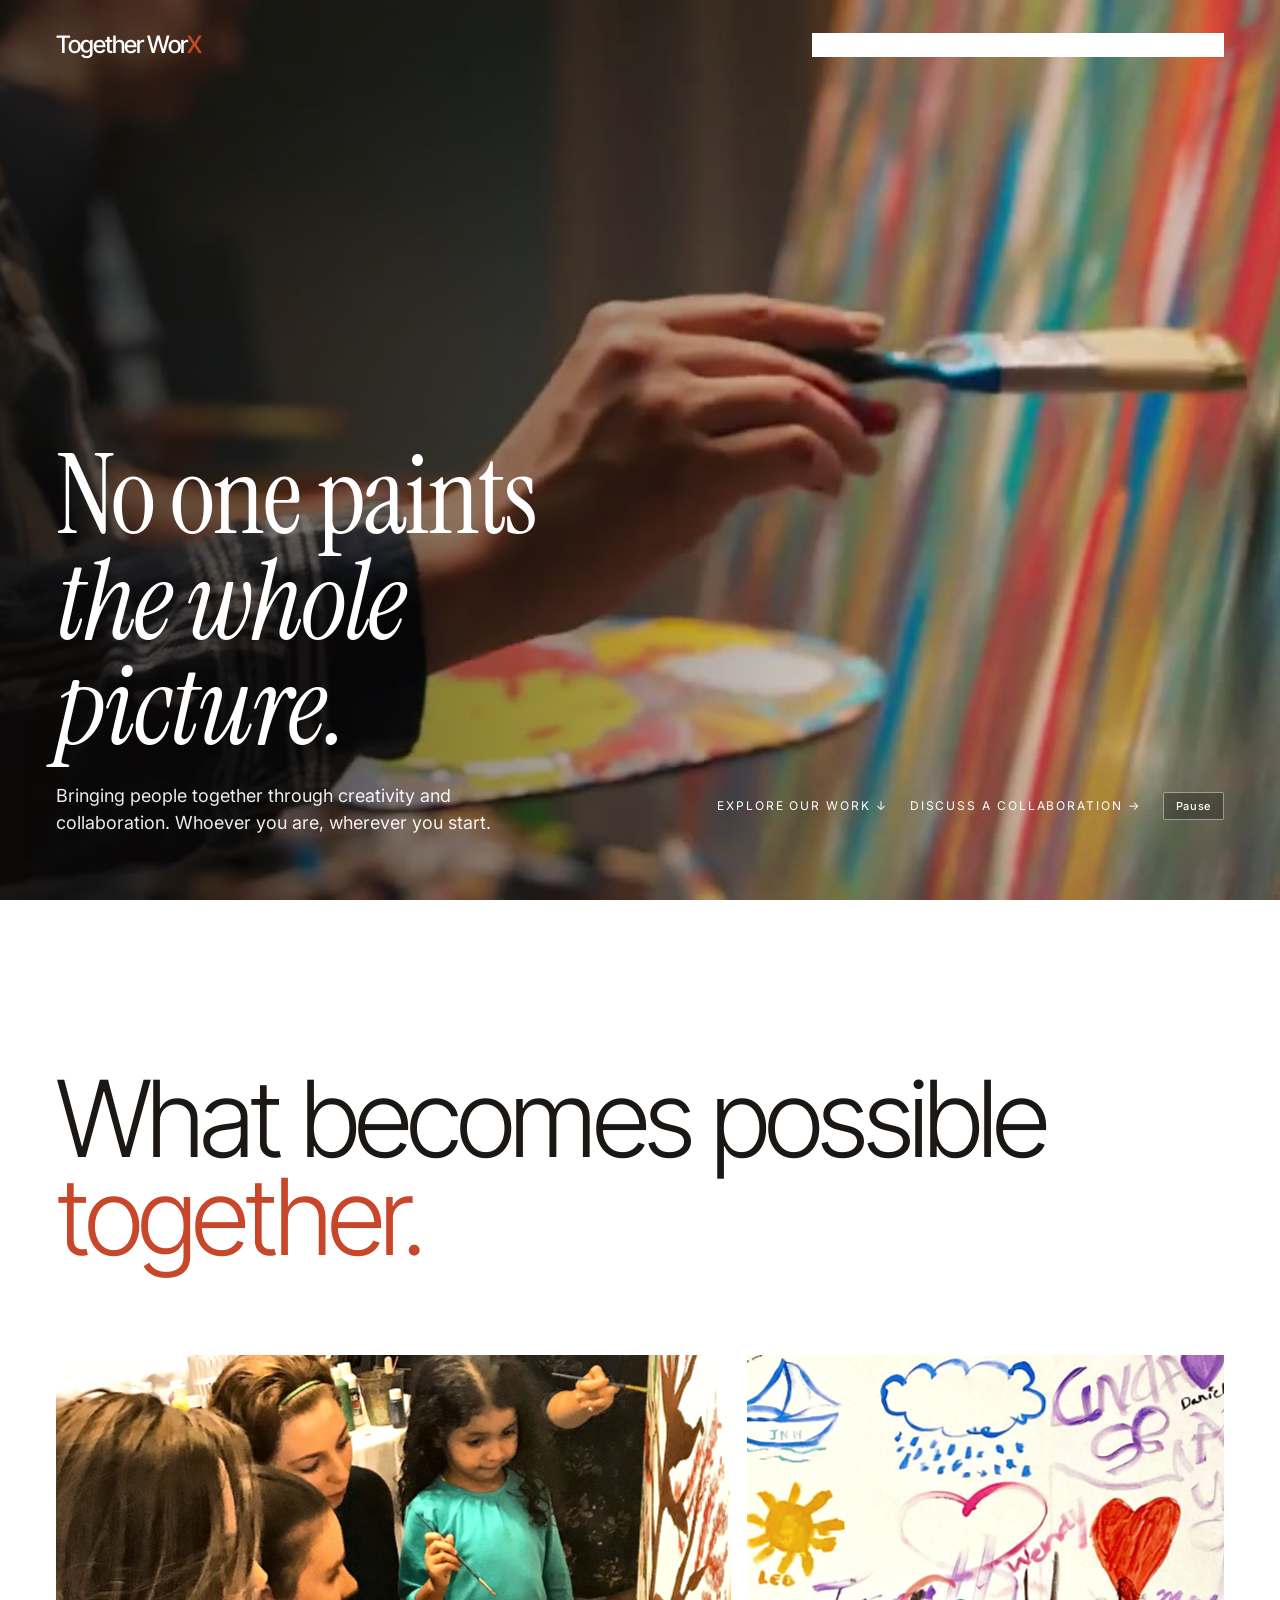
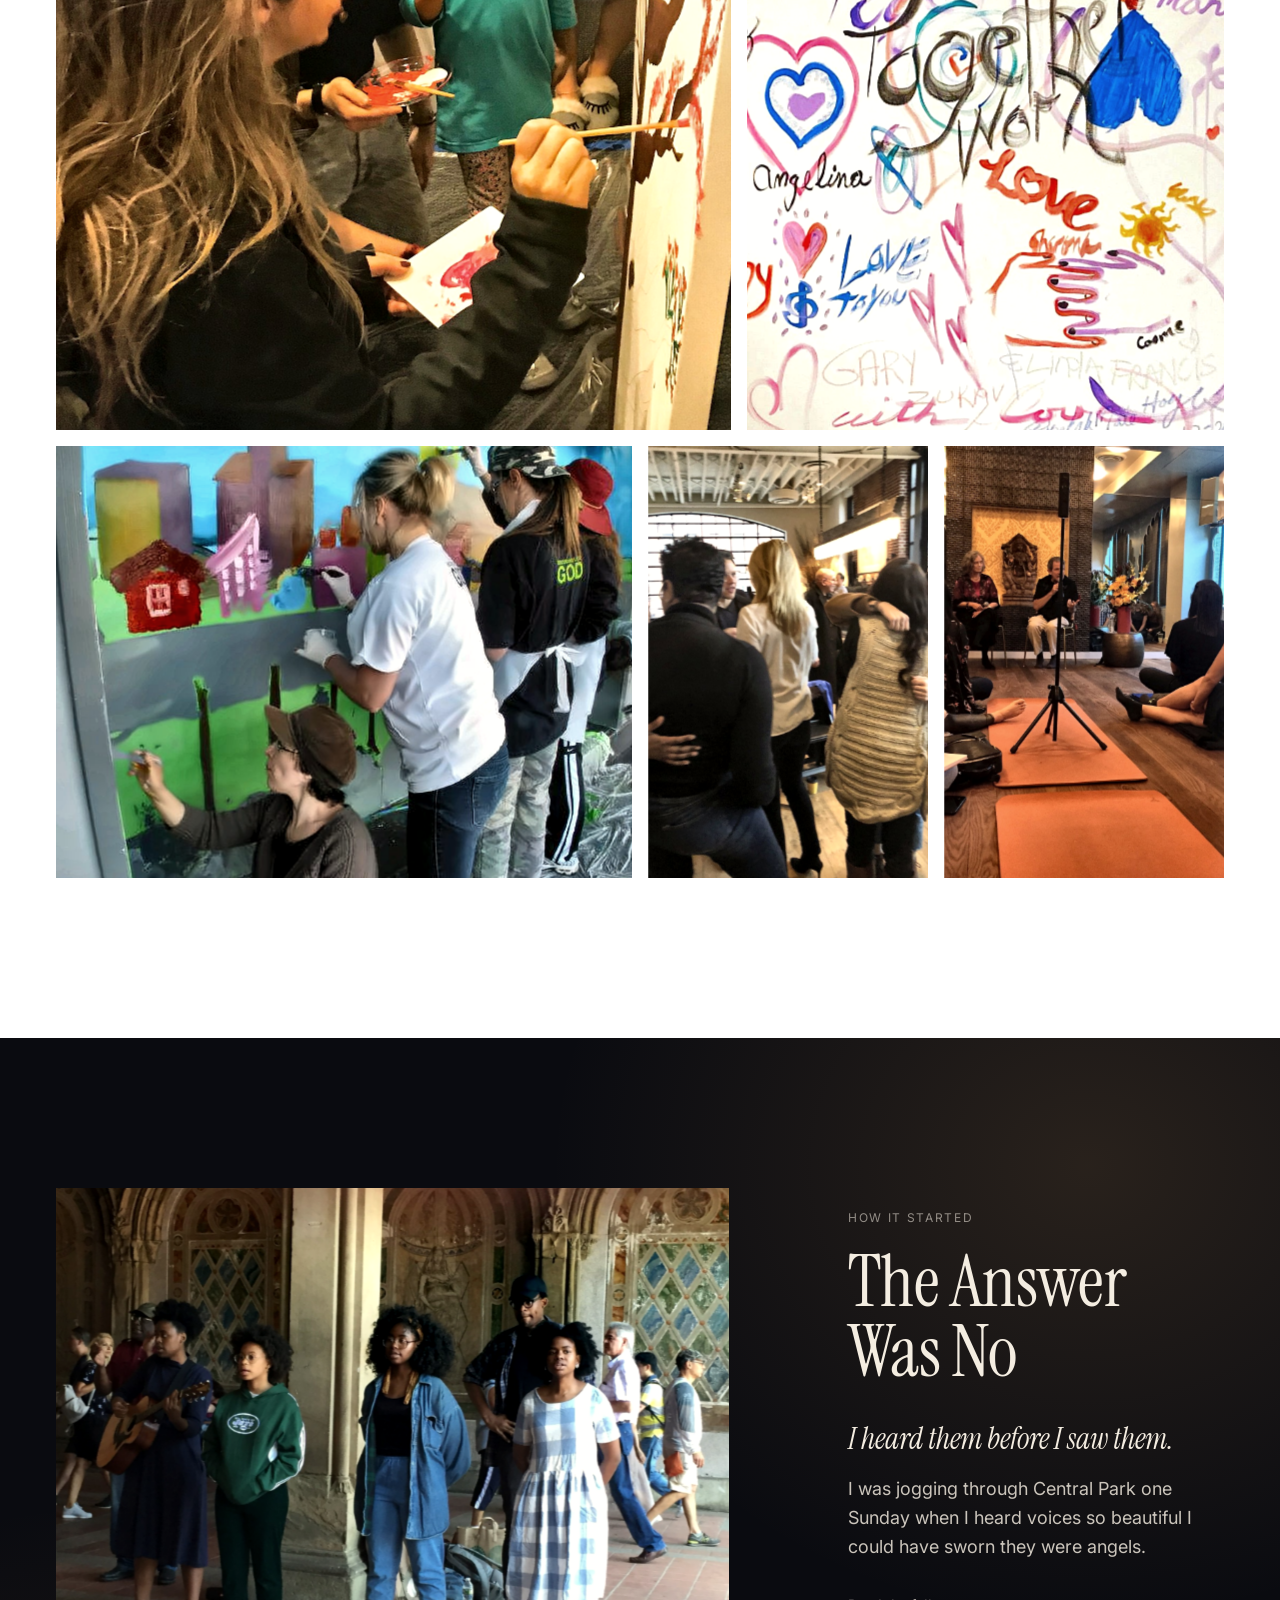
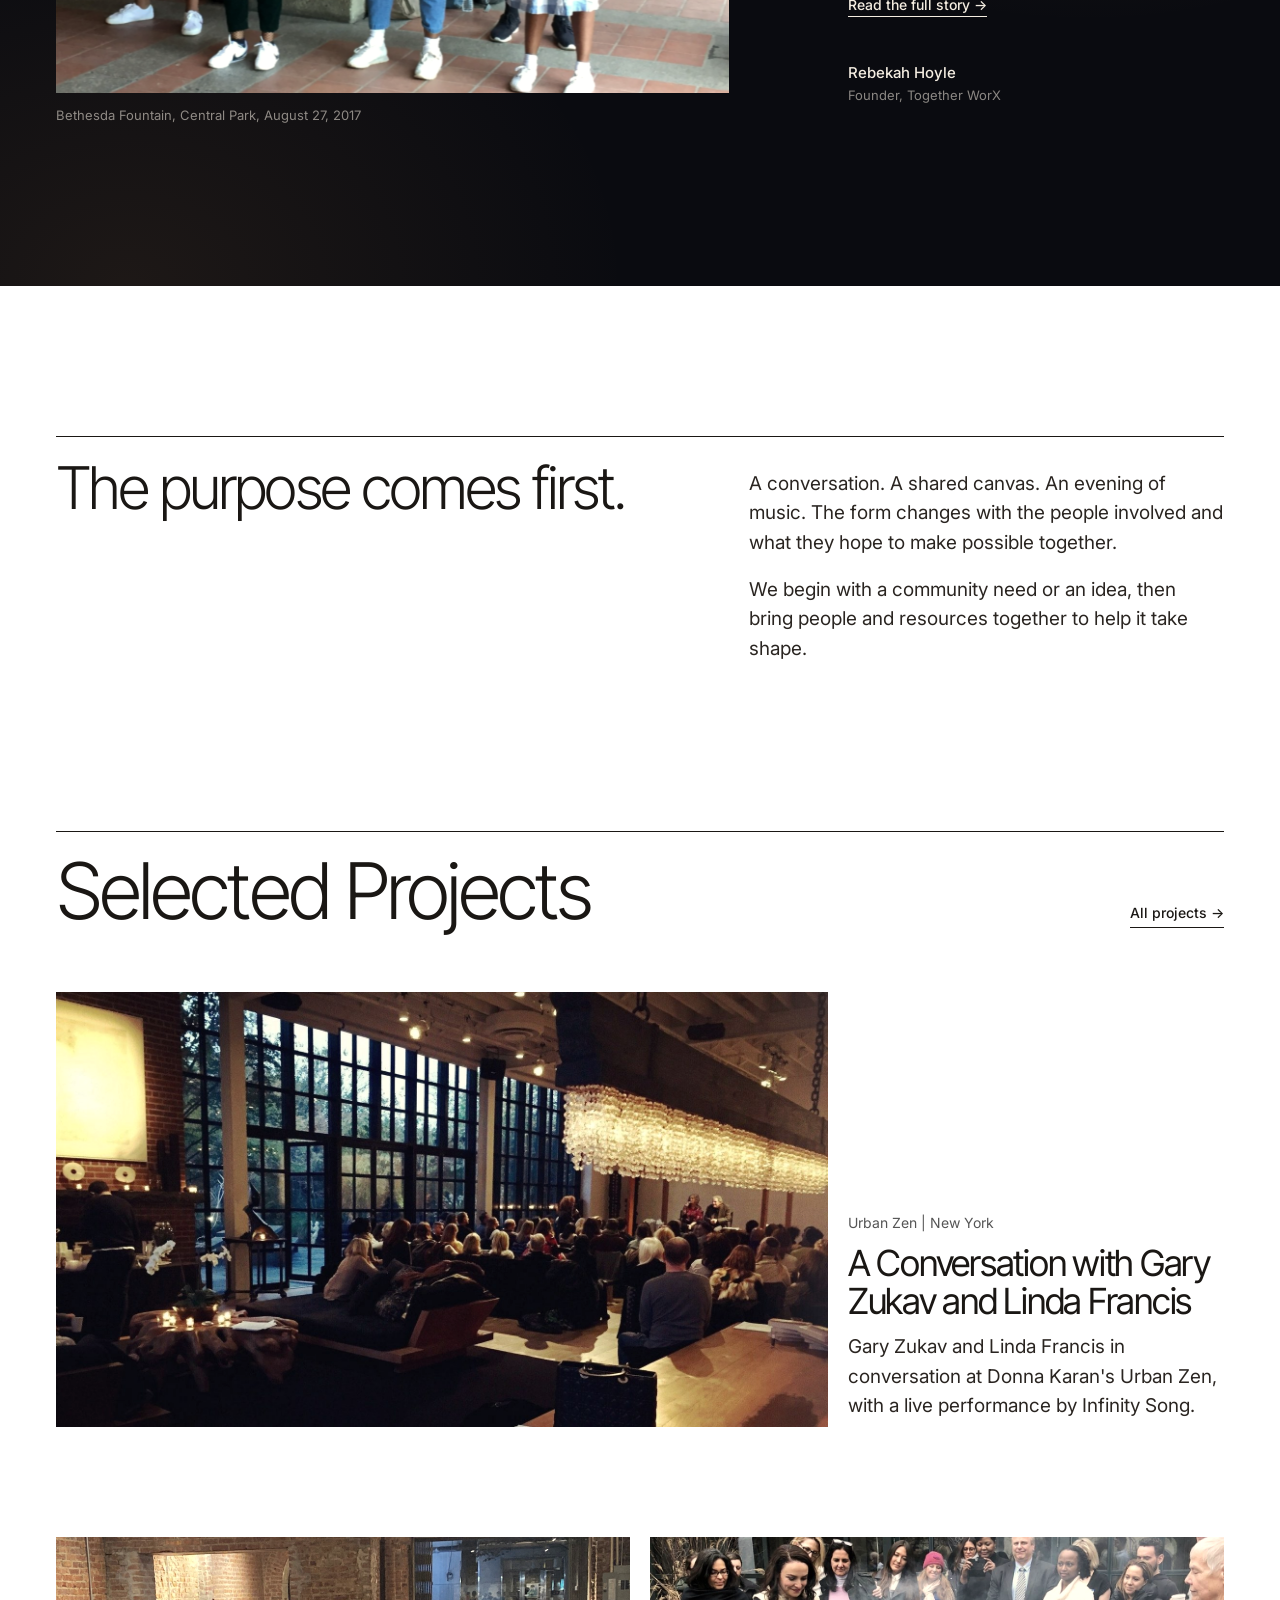
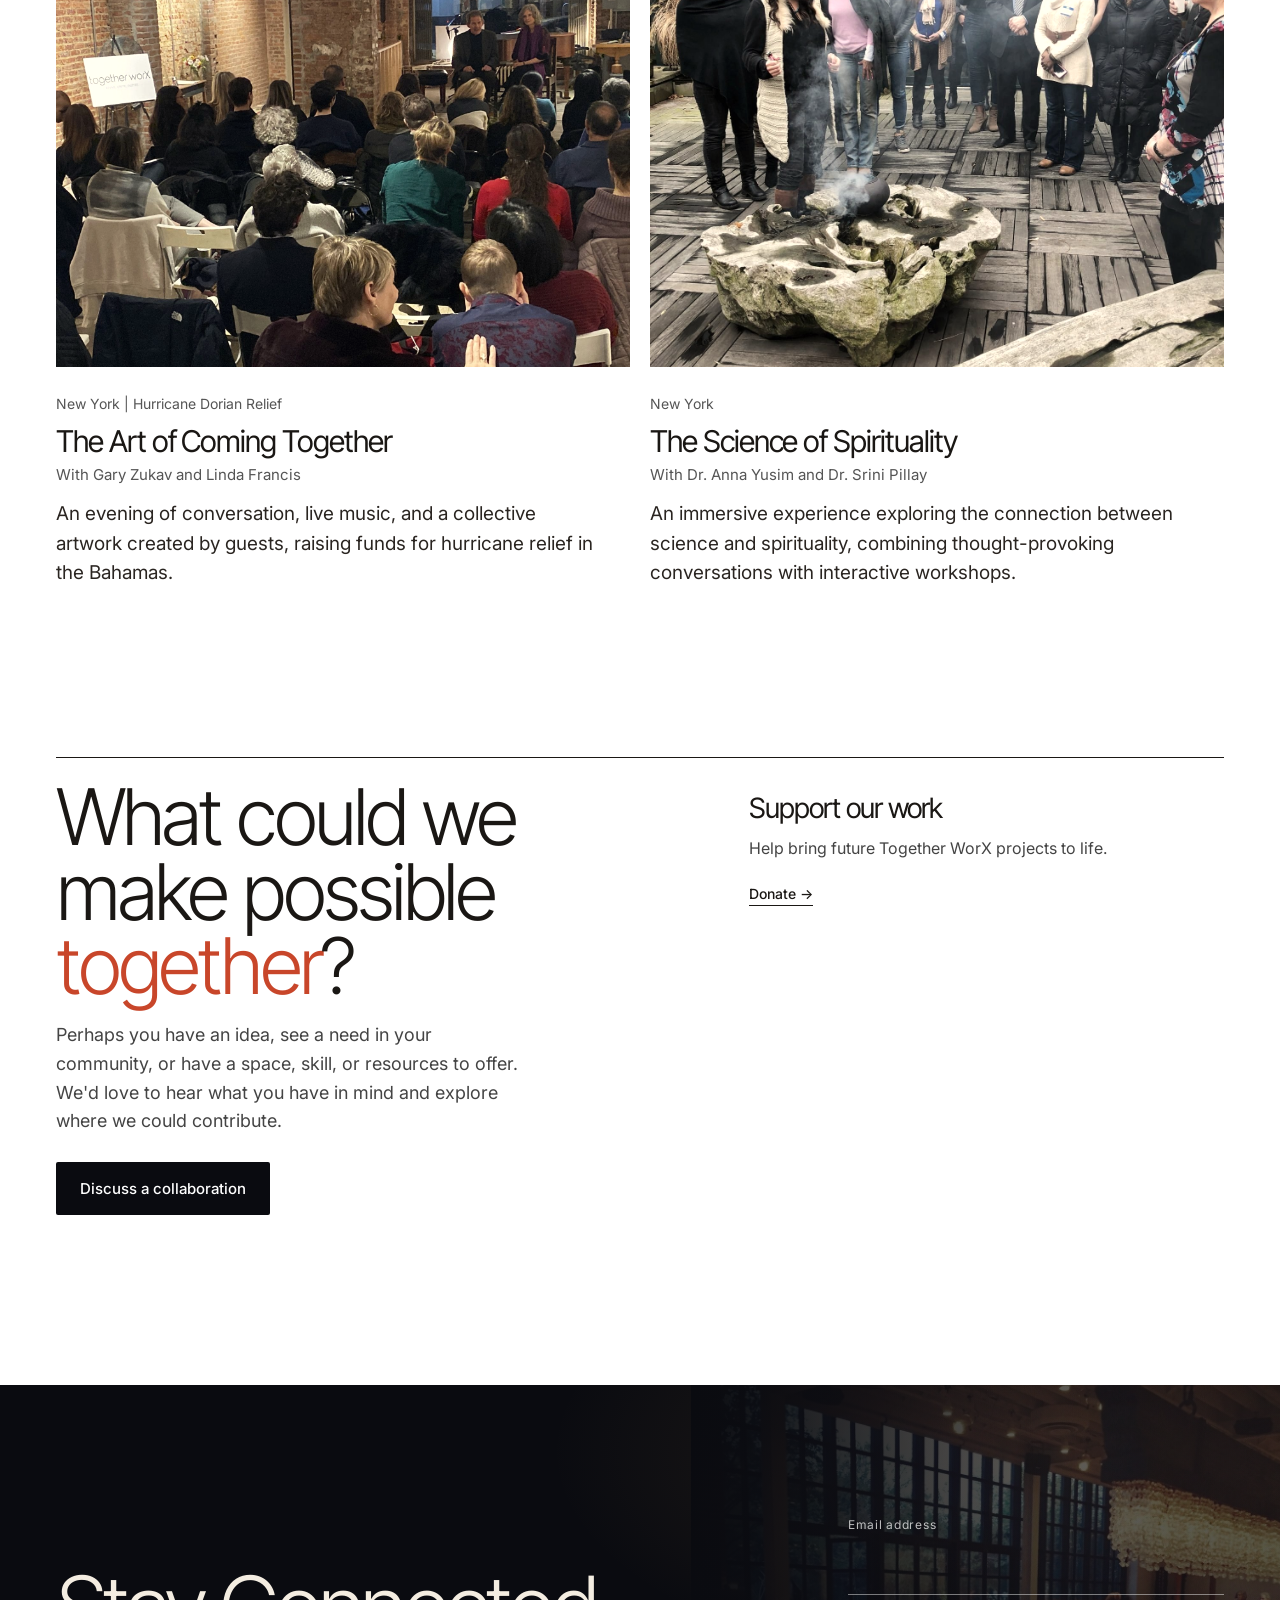
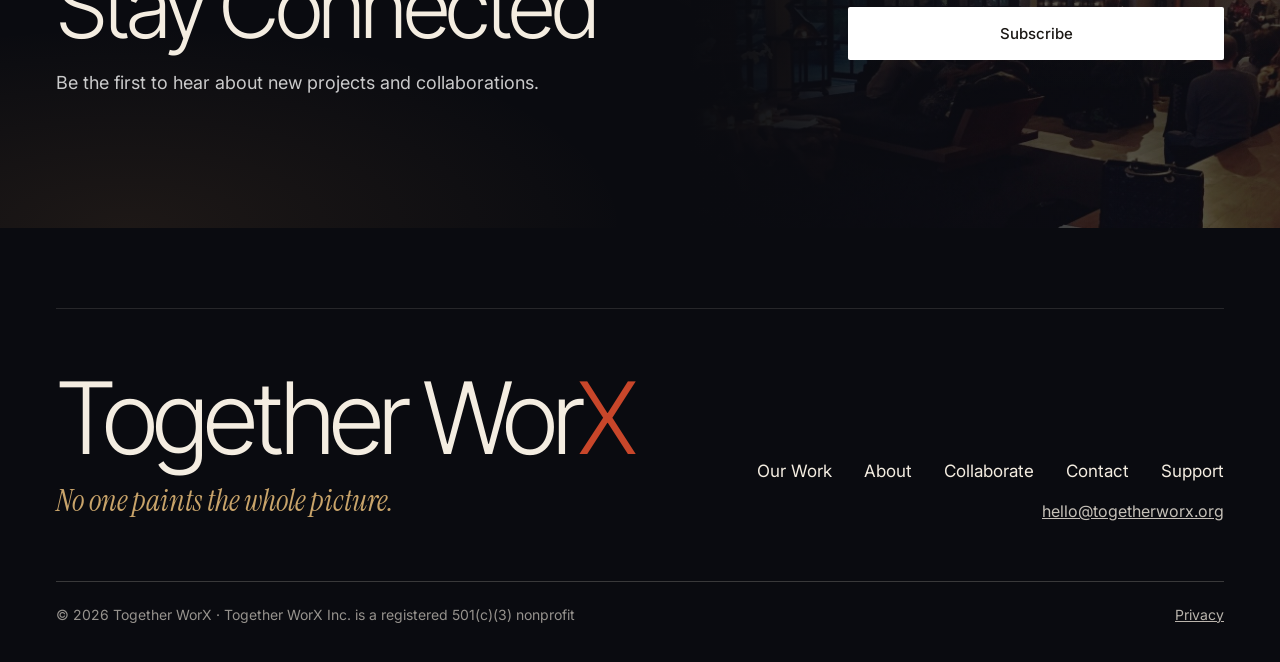
==== index.html @ f0d9d53d "Homepage: red 'together' bookends the page Co-Authored-By: Claude Opus 5.5 <noreply@anthropic.com> C" ====
<!DOCTYPE html>
<html lang="en" class="no-js">
<head>
<meta charset="utf-8">
<meta name="viewport" content="width=device-width,initial-scale=1">
<title>Together WorX | Community, Creativity &amp; Collaboration</title>
<meta name="description" content="Together WorX brings people, creativity, and resources together to support communities and build a more connected, resilient future.">
<link rel="canonical" href="https://togetherworx.org/">
<meta property="og:type" content="website">
<meta property="og:site_name" content="Together WorX">
<meta property="og:url" content="https://togetherworx.org/">
<meta property="og:title" content="Together WorX | Community, Creativity &amp; Collaboration">
<meta property="og:description" content="Together WorX brings people, creativity, and resources together to support communities and build a more connected, resilient future.">
<meta property="og:image" content="https://togetherworx.org/assets/og.jpg">
<meta name="twitter:card" content="summary_large_image">
<link rel="icon" href="/assets/together-worx-logo-dark.svg" type="image/svg+xml">
<link rel="preconnect" href="https://fonts.googleapis.com">
<link rel="preconnect" href="https://fonts.gstatic.com" crossorigin>
<link href="https://fonts.googleapis.com/css2?family=Instrument+Serif:ital@0;1&family=Inter+Tight:wght@300;400;500&family=Inter:wght@400;500;600&display=swap" rel="stylesheet">
<link rel="stylesheet" href="/assets/site.css">
<script type="application/ld+json">{"@context": "https://schema.org", "@graph": [{"@type": "NGO", "name": "Together WorX", "legalName": "Together WorX Inc.", "url": "https://togetherworx.org", "email": "hello@togetherworx.org", "nonprofitStatus": "Nonprofit501c3", "slogan": "No one paints the whole picture.", "logo": "https://togetherworx.org/assets/together-worx-logo-dark.png", "@id": "https://togetherworx.org/#org"}, {"@type": "WebSite", "name": "Together WorX", "url": "https://togetherworx.org/", "publisher": {"@id": "https://togetherworx.org/#org"}}]}</script>
<script>document.documentElement.classList.remove('no-js')</script>
</head>
<body>
<a class="skip" href="#main">Skip to content</a>
<main id="main">
<section class="hero">
  <img class="poster" src="/assets/img/hero-poster.jpg" alt="" aria-hidden="true">
  <video id="film" muted loop playsinline preload="metadata" poster="/assets/img/hero-poster.jpg" aria-label="Hands painting bright streaks of color on a canvas"><source src="/assets/video/painting-loop.mp4" type="video/mp4"></video>
  <div class="on-dark"><header class="site-head">
    <a class="brand" href="/" aria-label="Together WorX home">Together Wor<span>X</span></a>
    <button class="menu-btn" aria-expanded="false" aria-controls="nav">Menu</button>
    <nav class="nav" id="nav" aria-label="Main">
      <a href="/work/">Our Work</a>
      <a href="/about/">About</a>
      <a href="/collaborate/">Collaborate</a>
      <a href="/contact/">Contact</a>
      <a class="support" href="/collaborate/#support">Support</a>
    </nav>
  </header></div>
  <div class="hero-foot">
    <div class="hero-text"><h1>No one paints<br><em>the whole picture.</em></h1><p class="mission">Bringing people together through creativity and collaboration. Whoever you are, wherever you start.</p></div>
    <div class="hero-links"><a class="explore" href="#work">Explore Our Work <span aria-hidden="true">↓</span></a><a class="explore" href="/contact/?interest=collaborate">Discuss a Collaboration <span aria-hidden="true">→</span></a><button class="pause" id="pause" type="button">Pause</button></div>
  </div>
</section>

<section class="idea g12">
  <h2 class="rv" id="idea-h">What becomes possible<br><span>together.</span></h2>
</section>

<section class="whole" aria-labelledby="idea-h">
  <div class="g12 whole-grid">
    <figure class="w1 rv wipe"><img data-drift src="/assets/img/whole-canvas.jpg" alt="A group canvas with Together WorX painted in the middle, surrounded by names and hearts" loading="lazy" width="1046" height="1400"></figure>
    <figure class="w2 rv wipe"><img data-drift src="/assets/img/whole-painting.jpg" alt="Children and adults painting cherry blossoms on a canvas together" loading="lazy" width="1400" height="1400"></figure>
    <figure class="w5 rv wipe"><img data-drift src="/assets/img/whole-hug.jpg" alt="Two people hugging in the middle of a crowded room" loading="lazy" width="1050" height="1400"></figure>
    <figure class="w7 rv wipe"><img data-drift src="/assets/img/whole-lecture.jpg" alt="Guests seated on the floor listening to Gary Zukav and Linda Francis" loading="lazy" width="1050" height="1400"></figure>
    <figure class="w6 rv wipe"><img data-drift src="/assets/img/whole-mural.jpg" alt="People painting a city mural side by side" loading="lazy" width="1208" height="906"></figure>
  </div>
</section>

<section class="founder" aria-labelledby="founder-h">
  <div class="g12">
    <figure class="rv"><div class="frame"><img data-drift src="/assets/img/bethesda-wide.jpg" alt="The Boyd family singing at Bethesda Fountain in Central Park" loading="lazy" width="2000" height="1500"></div><figcaption class="cap">Bethesda Fountain, Central Park, August 27, 2017</figcaption></figure>
    <div class="story rv">
      <p class="label">How it started</p>
      <h2 id="founder-h">The Answer Was&nbsp;No</h2>
      <p class="pull">I heard them before I saw them.</p>
      <p class="body">I was jogging through Central Park one Sunday when I heard voices so beautiful I could have sworn they were angels.</p>
      <p class="more"><a class="tlink" href="/about/">Read the full story →</a></p>
      <p class="sig">Rebekah Hoyle</p>
      <p>Founder, Together WorX</p>
    </div>
  </div>
</section>

<section class="purpose" aria-labelledby="purpose-h">
  <div class="g12 rule">
    <h2 id="purpose-h" class="rv">The purpose comes&nbsp;first.</h2>
    <div class="ptext rv">
      <p>A conversation. A shared canvas. An evening of music. The form changes with the people involved and what they hope to make possible together.</p>
      <p>We begin with a community need or an idea, then bring people and resources together to help it take shape.</p>
    </div>
  </div>
</section>

<section class="work" id="work" aria-labelledby="work-h">
  <div class="g12 rule work-head"><h2 id="work-h">Selected Projects</h2><a class="tlink" href="/work/">All projects →</a></div>
  <a class="g12 hp-lead card-link rv" href="/work/urban-zen/">
      <div class="frame wipe"><img src="/assets/img/urban-zen-room.jpg" alt="The candlelit room at Urban Zen, with tall windows and a crystal chandelier, full of guests at the first Together WorX event" loading="lazy" width="1600" height="906"></div>
      <div class="proj-text">
        <p class="meta">Urban Zen | New York</p>
        <h3 class="h3">A Conversation with Gary Zukav and Linda Francis</h3>
        <p class="desc">Gary Zukav and Linda Francis in conversation at Donna Karan's Urban Zen, with a live performance by Infinity Song.</p>
      </div>
    </a>
    <div class="g12 hp-pair">
      <a class="card-link rv" href="/work/art-of-coming-together/">
        <img src="/assets/img/gallery.jpg" alt="Guests gathered in the brick gallery for The Art of Coming Together" loading="lazy" width="1800" height="1350">
        <div class="proj-text">
          <p class="meta">New York | Hurricane Dorian Relief</p>
          <h3 class="h3">The Art of Coming Together</h3>
          <p class="with">With Gary Zukav and Linda Francis</p>
          <p class="desc">An evening of conversation, live music, and a collective artwork created by guests, raising funds for hurricane relief in the Bahamas.</p>
        </div>
      </a>
      <a class="card-link rv" href="/work/science-of-spirituality/">
        <div class="frame"><img src="/assets/img/fire-ceremony.jpg" alt="Guests gathered around a fire ceremony in a courtyard at The Science of Spirituality" loading="lazy" width="1350" height="1800" style="object-position:center 60%"></div>
        <div class="proj-text">
          <p class="meta">New York</p>
          <h3 class="h3">The Science of Spirituality</h3>
          <p class="with">With Dr. Anna Yusim and Dr. Srini Pillay</p>
          <p class="desc">An immersive experience exploring the connection between science and spirituality, combining thought-provoking conversations with interactive workshops.</p>
        </div>
      </a>
    </div>
</section>


<section class="collab" aria-labelledby="collab-h">
  <div class="g12 rule">
    <div class="intro"><h2 id="collab-h">What could we make possible <span class="red">together</span>?</h2><p>Perhaps you have an idea, see a need in your community, or have a space, skill, or resources to offer. We'd love to hear what you have in mind and explore where we could contribute.</p><p style="margin-top:26px"><a class="btn btn-dark" href="/contact/?interest=collaborate">Discuss a collaboration</a></p></div>
    <div class="path p2"><h3 class="h3">Support our work</h3><p>Help bring future Together WorX projects to life.</p><a class="tlink" href="https://donate.stripe.com/aFacN64Sw7XKcl4etDcEw01">Donate →</a></div>
  </div>
</section>
</main>
<section class="stay" aria-labelledby="stay-h">
  <img class="bg" src="/assets/img/urban-zen-room.jpg" alt="" loading="lazy">
  <div class="fade" aria-hidden="true"></div>
  <div class="inner g12">
    <div class="copy">
      <h2 id="stay-h">Stay Connected</h2>
      <p>Be the first to hear about new projects and collaborations.</p>
    </div>
    <form name="updates" method="POST" data-netlify="true" netlify-honeypot="bot-field" class="js-form" data-ok="Thank you. You're on the list.">
      <input type="hidden" name="form-name" value="updates">
      <p hidden><label>Leave this empty <input name="bot-field"></label></p>
      <label>Email address<input type="email" name="email" autocomplete="email" required></label>
      <button class="btn btn-light" type="submit">Subscribe</button>
      <p class="note" role="status"></p>
    </form>
  </div>
</section><footer class="site-foot">
  <div class="foot-top">
    <div>
      <a class="foot-brand" href="/" aria-label="Together WorX home">Together Wor<span>X</span></a>
      <p class="foot-tag">No one paints the whole picture.</p>
    </div>
    <div class="foot-right">
      <nav class="foot-nav" aria-label="Footer">
        <a href="/work/">Our Work</a><a href="/about/">About</a><a href="/collaborate/">Collaborate</a><a href="/contact/">Contact</a><a href="/collaborate/#support">Support</a>
      </nav>
      <a class="foot-mail" href="mailto:hello@togetherworx.org">hello@togetherworx.org</a>
    </div>
  </div>
  <div class="legal"><span>© 2026 Together WorX · Together WorX Inc. is a registered 501(c)(3) nonprofit</span><a href="/privacy/">Privacy</a></div>
</footer>
<script src="/assets/site.js" defer></script>
</body>
</html>
---- assets/site.css ----
/* Together WorX — site styles */
:root{
  --ink:#0e0e0e; --body:#222; --soft:#555; --mute:#6b6b6b; --faint:#8f8f8f;
  --line:rgba(14,14,14,.15); --red:#c8462a; --paper:#ffffff; --panel:#f5f4f2;
  --pad:56px; --sans:'Inter',system-ui,sans-serif; --display:'Inter Tight','Inter',system-ui,sans-serif;
  --serif:'Instrument Serif',Georgia,serif;
}
*{box-sizing:border-box}
html{scroll-behavior:smooth}
body{margin:0;background:var(--paper);color:var(--ink);font:16px/1.6 var(--sans);-webkit-font-smoothing:antialiased;text-rendering:optimizeLegibility}
img,video{display:block;max-width:100%;height:auto}
a{color:inherit}
a:hover{color:var(--red)}
:focus-visible{outline:2px solid var(--red);outline-offset:3px}
p{margin:0}
h1,h2,h3{margin:0;font-family:var(--display);font-weight:300;letter-spacing:-.045em;line-height:1}
figure{margin:0}
.skip{position:absolute;left:-999px;top:8px;background:#fff;padding:10px 14px;z-index:100}
.skip:focus{left:8px}
.wrap{padding-left:var(--pad);padding-right:var(--pad)}
.g12{display:grid;grid-template-columns:repeat(12,minmax(0,1fr));column-gap:20px}
.meta{font-size:14px;color:var(--soft)}
.with{font-size:15px;color:var(--soft)}
.desc{font-size:19px;line-height:1.55;color:var(--body)}
.cap{font-size:13px;color:var(--mute);margin-top:12px}
.label{font-size:12px;letter-spacing:.14em;text-transform:uppercase}
.rule{border-top:1px solid var(--ink);padding-top:22px}
.tlink{font-size:14px;font-weight:500;text-decoration:none;border-bottom:1px solid currentColor;padding-bottom:3px}
.h3{font-family:var(--display);font-weight:400;letter-spacing:-.035em;line-height:1.05}

/* header */
.site-head{display:flex;justify-content:space-between;align-items:center;padding:26px var(--pad);position:relative;z-index:20}
.brand{font-family:var(--display);font-weight:500;font-size:24px;letter-spacing:-.04em;text-decoration:none;white-space:nowrap}
.brand span{color:var(--red)}
.nav{display:flex;gap:32px;align-items:center;font-size:13px;letter-spacing:.04em}
.nav a{text-decoration:none}
.nav a[aria-current]{border-bottom:1px solid currentColor;padding-bottom:2px}
.nav .support{border-bottom:1px solid currentColor;padding-bottom:2px}
.menu-btn{display:none;background:none;border:0;color:inherit;font:500 14px var(--sans);min-width:44px;min-height:44px;cursor:pointer}
.on-dark{color:#fff}
.on-dark a:hover{color:#fff;opacity:.8}

/* hero */
.hero{position:relative;height:100svh;min-height:640px;max-height:1000px;background:#1a1714;overflow:hidden;color:#fff}
.hero video,.hero .poster{position:absolute;inset:0;width:100%;height:100%;object-fit:cover}
.hero::after{content:"";position:absolute;inset:0;background:linear-gradient(90deg,rgba(14,12,10,.72) 0%,rgba(14,12,10,.34) 45%,rgba(14,12,10,.04) 75%);pointer-events:none}
.hero .site-head{position:absolute;inset:0 0 auto}
.hero-foot{position:absolute;left:var(--pad);right:var(--pad);bottom:64px;z-index:2;display:flex;justify-content:space-between;align-items:flex-end;gap:40px}
.hero h1{font-family:var(--serif);font-weight:400;font-size:clamp(54px,8.6vw,124px);line-height:.96;letter-spacing:-.02em}
.hero h1 em{font-style:italic}
.hero .mission{max-width:500px;margin-top:22px;font-size:18px;line-height:1.5;color:rgba(255,255,255,.92)}
.hero-links{display:flex;align-items:center;gap:22px;padding-bottom:16px}
.explore{font-size:12px;letter-spacing:.16em;text-transform:uppercase;text-decoration:none;white-space:nowrap;color:#fff}
.pause{background:rgba(0,0,0,.25);color:#fff;border:1px solid rgba(255,255,255,.45);border-radius:2px;font:500 11px var(--sans);letter-spacing:.06em;padding:6px 12px;cursor:pointer}

/* philosophy */
.idea{padding:170px var(--pad) 180px}
.idea h2{grid-column:1/-1;font-size:clamp(52px,8.3vw,120px);line-height:.92;letter-spacing:-.055em}
.idea h2 span{color:var(--red)}
.idea p{grid-column:8/span 4;margin-top:56px;font-size:21px;line-height:1.5;color:var(--body)}

/* work */
.work{padding:0 var(--pad) 170px}
.work-head{align-items:end;margin-bottom:64px}
.work-head h2{grid-column:span 8;font-size:clamp(48px,6.1vw,88px);line-height:.95;letter-spacing:-.05em}
.work-head a{grid-column:span 4;justify-self:end}
.page-title{font-size:clamp(60px,8.3vw,120px);line-height:.92;letter-spacing:-.055em;margin:0 0 90px}
.proj-a .main{grid-column:1/span 8;grid-row:1;position:relative;z-index:1}
.proj-a .main img{width:100%;aspect-ratio:16/10;object-fit:cover}
.proj-a .over{grid-column:7/span 4;grid-row:1;align-self:end;margin-bottom:-120px;position:relative;z-index:2;border:12px solid #fff;background:#fff}
.proj-a .over img{width:100%;aspect-ratio:4/3;object-fit:cover}
.proj-a .text{grid-column:1/span 5;grid-row:2;padding-top:30px}
.proj-text h3{font-size:36px;margin:0 0 12px}
.proj-text .meta{margin-bottom:10px}
.proj-text .with{margin:-6px 0 12px}
.proj-b{margin-top:170px;padding-bottom:60px}
.proj-b .left{grid-column:1/span 6;grid-row:1;text-decoration:none;color:inherit}
.proj-b .left img{width:100%;aspect-ratio:16/11;object-fit:cover}
.proj-b .left .proj-text{padding-top:30px;max-width:520px}
.proj-b .right{grid-column:8/span 5;grid-row:1;margin-top:160px;position:relative;text-decoration:none;color:inherit}
.proj-b .right>img{width:100%;aspect-ratio:4/5.4;object-fit:cover}
.proj-b .right .over2{position:absolute;right:-20px;top:-120px;width:46%;aspect-ratio:3/4;object-fit:cover;border:10px solid #fff;z-index:3}
.proj-b .right .proj-text{padding-top:20px}
.proj-b .right h3{font-size:30px}
.proj-c{margin-top:150px}
.proj-c .flyer{grid-column:3/span 5}
.proj-c .flyer img{width:100%;aspect-ratio:1/1;object-fit:contain}
.proj-c .proj-text{grid-column:9/span 4;align-self:end;padding-bottom:34px}
a.card-link{text-decoration:none;color:inherit;display:block}
a.card-link:hover h3{color:var(--red)}

/* founder */
.founder{padding:0 var(--pad) 170px}
.founder figure{grid-column:1/span 7}
.founder figure img{width:100%;aspect-ratio:4/3;object-fit:cover}
.founder .story{grid-column:9/span 4;padding-top:4px}
.founder h2{font-size:56px;margin:18px 0 30px}
.founder .story p.body{font-size:17px;color:#333;margin-bottom:16px}
.sig{font-size:15px;font-weight:500;margin-top:32px}
.sig+p{font-size:13px;color:var(--mute)}

/* collaborate */
.collab{padding:0 var(--pad) 170px}
.collab .intro{grid-column:1/span 5}
.collab h2{font-size:clamp(48px,6.1vw,88px);line-height:.95;letter-spacing:-.05em;margin-bottom:18px}
.collab .intro p{font-size:18px;color:#444}
.collab .path{padding-top:14px}
.collab .p1{grid-column:7/span 3}
.collab .p2{grid-column:10/span 3}
.collab h3{font-size:28px;margin-bottom:12px}
.collab .path p{color:#444;margin-bottom:20px}
.tax{font-size:13px;color:var(--mute);margin-top:18px}

/* stay connected */
.stay{background:var(--ink);color:#fff;position:relative;overflow:hidden}
.stay .bg{position:absolute;right:0;top:0;width:46%;height:100%;object-fit:cover;opacity:.4}
.stay .fade{position:absolute;right:0;top:0;width:46%;height:100%;background:linear-gradient(90deg,var(--ink) 0%,rgba(14,14,14,.2) 60%)}
.stay .inner{position:relative;padding:130px var(--pad);align-items:end}
.stay .copy{grid-column:span 7}
.stay h2{font-size:clamp(52px,6.7vw,96px);line-height:.92;letter-spacing:-.055em;margin-bottom:22px}
.stay .copy p{font-size:18px;color:rgba(255,255,255,.78)}
.stay form{grid-column:9/span 4;display:flex;flex-direction:column;gap:12px}
.stay label{font-size:12px;letter-spacing:.06em;color:rgba(255,255,255,.72)}
.stay input[type=email]{display:block;width:100%;margin-top:8px;padding:16px 0;background:transparent;border:0;border-bottom:1px solid rgba(255,255,255,.45);color:#fff;font:17px var(--sans);border-radius:0}
.stay input[type=email]:focus{outline:0;border-color:#fff}
.btn{display:inline-block;padding:17px 24px;border:0;font:500 15px var(--sans);cursor:pointer;text-decoration:none;text-align:center;border-radius:2px}
.btn-light{background:#fff;color:var(--ink)}
.btn-light:hover{background:var(--red);color:#fff}
.btn-dark{background:var(--ink);color:#fff}
.btn-dark:hover{background:var(--red);color:#fff}
.note{font-size:14px;min-height:1.4em;margin-top:6px}
.stay .note{color:rgba(255,255,255,.8)}

/* footer */
.site-foot{padding:80px var(--pad) 36px}
.foot-top{display:flex;justify-content:space-between;align-items:flex-end;gap:40px;flex-wrap:wrap}
.foot-brand{font-family:var(--display);font-weight:300;font-size:clamp(56px,7.8vw,112px);line-height:.9;letter-spacing:-.06em;text-decoration:none}
.foot-brand span{color:var(--red)}
.foot-tag{font-family:var(--serif);font-style:italic;font-size:30px;color:#333;margin-top:14px}
.foot-right{display:flex;flex-direction:column;align-items:flex-end;gap:14px}
.foot-nav{display:flex;gap:32px;flex-wrap:wrap;font-size:17px}
.foot-nav a{text-decoration:none}
.foot-mail{font-size:16px;color:#333}
.legal{display:flex;justify-content:space-between;gap:16px;flex-wrap:wrap;margin-top:56px;padding-top:22px;border-top:1px solid var(--ink);font-size:14px;color:var(--soft)}

/* archive */
.archive{padding:0 var(--pad) 160px}
.archive h2{font-size:40px;letter-spacing:-.04em}
.arch-grid{display:grid;grid-template-columns:5fr 8fr;column-gap:72px;align-items:start;margin-top:64px}
.arch-fig{height:460px;display:flex;align-items:center}
.arch-fig .tall{height:100%;width:auto;aspect-ratio:1218/1624;object-fit:contain}
.arch-fig .wide{width:100%;height:auto;aspect-ratio:1752/897;object-fit:contain}
.archive .cap{margin:14px 0 24px}
.archive h3{font-size:30px;margin-bottom:6px;line-height:1.1}
.archive .meta{font-size:15px;margin-bottom:16px}
.archive .adesc{font-size:17px;line-height:1.6;color:#2a2a2a;margin-bottom:18px}
.canceled{font-size:13px;font-style:italic;color:var(--faint)}

/* project pages */
.pj-top{max-width:1320px;margin:0 auto;padding:90px var(--pad) 60px}
.back{font-size:13px;text-decoration:none;color:var(--mute)}
.pj-top .label{margin:40px 0 18px;font-weight:600}
.pj-top h1{font-size:clamp(56px,7.8vw,112px);line-height:.95;letter-spacing:-.055em}
.pj-top .sub{font-family:var(--display);font-weight:300;font-size:clamp(24px,2.4vw,34px);line-height:1.2;letter-spacing:-.03em;color:#444;margin-top:18px}
.pj-hero{width:100%;height:min(72vw,760px);object-fit:cover}
.pj-body{max-width:1320px;margin:0 auto;padding:90px var(--pad) 110px;align-items:start}
.pj-body .lede{grid-column:1/span 6;font-size:24px;line-height:1.5;color:var(--body)}
.pj-body .facts{grid-column:8/span 5}
.facts{margin:0;border-top:1px solid var(--line)}
.facts div{display:grid;grid-template-columns:110px 1fr;gap:16px;padding:16px 0;border-bottom:1px solid var(--line)}
.facts dt{font-size:12px;letter-spacing:.14em;text-transform:uppercase;color:var(--mute);padding-top:3px}
.facts dd{margin:0}
.pj-section{max-width:1320px;margin:0 auto;padding:0 var(--pad) 110px;align-items:start}
.pj-section h2{grid-column:1/span 4;font-size:34px;letter-spacing:-.035em;line-height:1.1}
.pj-section .txt{grid-column:6/span 6;font-size:18px;color:#333}
.pj-gallery{padding:0 var(--pad) 120px}
.pj-gallery .g12{max-width:1400px;margin:0 auto;align-items:start}
.gal-a{grid-column:1/span 7}
.gal-b{grid-column:8/span 5;align-self:end}
.gal-c{grid-column:3/span 8;margin-top:60px}
.gal-a img,.gal-a video{width:100%;aspect-ratio:16/9;object-fit:cover;background:#111}
.gal-b img{width:100%;aspect-ratio:4/5;object-fit:cover}
.gal-c img{width:100%;aspect-ratio:16/11;object-fit:cover}
.gal-l{grid-column:1/span 5}
.gal-l img{width:100%;aspect-ratio:3/4;object-fit:cover}
.gal-r{grid-column:7/span 6;margin-top:140px;position:relative}
.gal-r>img{width:100%;aspect-ratio:4/4.4;object-fit:cover}
.gal-r .over3{position:absolute;left:-90px;bottom:-80px;width:42%;aspect-ratio:3/4;object-fit:cover;border:10px solid #fff}
.gal-r figcaption{margin-top:96px}
.pj-archive{max-width:1320px;margin:0 auto;padding:0 var(--pad) 130px}
.pj-archive .inner{border-top:1px solid var(--line);padding-top:40px}
.pj-archive figure{grid-column:1/span 6}
.pj-archive img{width:100%;object-fit:contain}
.split{max-width:1320px;margin:0 auto;padding:0 var(--pad) 120px;align-items:start}
.split figure{grid-column:1/span 6}
.split figure img{width:100%;aspect-ratio:1/1;object-fit:contain}
.split .side{grid-column:8/span 5}
.split .lede{font-size:21px;line-height:1.55;color:var(--body);margin-bottom:40px}
.split h2{font-size:30px;letter-spacing:-.035em;margin:44px 0 16px}
.list{margin:0;padding:0;list-style:none;font-size:17px;color:#333}
.list li{padding:10px 0;border-bottom:1px solid rgba(14,14,14,.1)}
.list li:last-child{border-bottom:0}
.next{background:var(--ink);color:#fff}
.next .in{max-width:1320px;margin:0 auto;padding:100px var(--pad);display:flex;justify-content:space-between;align-items:center;gap:40px;flex-wrap:wrap}
.next .label{color:rgba(255,255,255,.65);margin-bottom:12px}
.next a.big{font-family:var(--display);font-weight:300;font-size:clamp(28px,3vw,44px);letter-spacing:-.035em;line-height:1.1;text-decoration:none;color:#fff}
.next a.big:hover{color:#fff;opacity:.8}

/* about */
.about-top{max-width:1320px;margin:0 auto;padding:90px var(--pad) 70px}
.about-top h1{font-size:clamp(52px,7vw,104px);line-height:.95;letter-spacing:-.055em;max-width:12em}
.about-hero{padding:0 var(--pad)}
.about-hero img{width:100%;max-height:820px;aspect-ratio:4/3;object-fit:cover}
.story-body{max-width:1320px;margin:0 auto;padding:90px var(--pad) 120px;align-items:start}
.story-body .text{grid-column:3/span 6}
.story-body .text p{font-size:19px;line-height:1.7;color:#222;margin-bottom:1.15em}
.story-body .text p.turn{font-family:var(--display);font-weight:300;font-size:30px;letter-spacing:-.03em;line-height:1.25;margin:1.2em 0}
.story-body aside{grid-column:10/span 3;position:sticky;top:40px}
.story-body aside img{width:100%;aspect-ratio:3/4;object-fit:cover;object-position:center 30%}
.org{max-width:1320px;margin:0 auto;padding:0 var(--pad) 130px}
.org .inner{border-top:1px solid var(--line);padding-top:30px}
.org p{grid-column:3/span 6;font-size:15px;color:var(--soft)}

/* simple pages */
.simple{max-width:1320px;margin:0 auto;padding:90px var(--pad) 140px}
.simple h1{font-size:clamp(60px,8.3vw,120px);line-height:.92;letter-spacing:-.055em;margin-bottom:28px}
.simple .lead{font-size:21px;color:#333;max-width:34em}
.paths{margin-top:90px;align-items:start}
.paths .p{grid-column:span 5;border-top:1px solid var(--ink);padding-top:22px}
.paths .p+.p{grid-column:7/span 5}
.paths h2{font-size:40px;letter-spacing:-.04em;margin-bottom:16px}
.paths p{font-size:18px;color:#333;margin-bottom:24px}
.contact-grid{margin-top:70px;align-items:start}
.contact-grid .info{grid-column:span 4}
.contact-grid form{grid-column:7/span 6}
.mail{font-family:var(--display);font-weight:300;font-size:30px;letter-spacing:-.03em;text-decoration:none;border-bottom:1px solid var(--red)}
.field{display:block;font-size:12px;letter-spacing:.06em;color:var(--soft);margin-bottom:28px}
.field input,.field select,.field textarea{display:block;width:100%;margin-top:8px;padding:12px 0;border:0;border-bottom:1px solid #a9a9a9;background:transparent;font:17px var(--sans);color:var(--ink);border-radius:0}
.field textarea{min-height:130px;resize:vertical}
.field input:focus,.field select:focus,.field textarea:focus{outline:0;border-color:var(--red)}
.prose{max-width:40em;margin-top:40px}
.prose p{font-size:18px;color:#333;margin-bottom:1em}

/* motion */
.rv{opacity:0;transform:translateY(24px);transition:opacity .9s cubic-bezier(.2,.7,.2,1),transform .9s cubic-bezier(.2,.7,.2,1)}
.rv.in{opacity:1;transform:none}
@media (prefers-reduced-motion:reduce){html{scroll-behavior:auto}.rv{opacity:1;transform:none;transition:none}}
.no-js .rv{opacity:1;transform:none}

/* ---------- mobile ---------- */
@media (max-width:900px){
  :root{--pad:20px}
  .g12{display:block}
  .site-head{padding:18px var(--pad)}
  .brand{font-size:21px}
  .menu-btn{display:block;position:relative;z-index:40}
  .nav{position:fixed;inset:0;background:#fff;color:var(--ink);flex-direction:column;justify-content:center;gap:26px;font-family:var(--display);font-size:30px;letter-spacing:-.02em;transform:translateY(-100%);visibility:hidden;transition:transform .4s cubic-bezier(.7,0,.2,1),visibility 0s .4s;z-index:30}
  .nav.open{transform:none;visibility:visible;transition:transform .4s cubic-bezier(.7,0,.2,1)}
  .nav a:hover{color:var(--red);opacity:1}
  .menu-open .menu-btn,.menu-open .brand{color:var(--ink)}
  .hero{min-height:600px}
  .hero video,.hero .poster{object-position:62% center}
  .hero::after{background:linear-gradient(180deg,rgba(14,12,10,.4) 0%,rgba(14,12,10,.08) 35%,rgba(14,12,10,.8) 100%)}
  .hero-foot{flex-direction:column;align-items:flex-start;gap:14px;bottom:40px}
  .hero h1{font-size:clamp(46px,13.6vw,64px);line-height:.98}
  .hero .mission{font-size:16px;margin-top:16px}
  .hero-links{padding-bottom:0;flex-wrap:wrap;column-gap:22px;row-gap:0}
  .explore{display:inline-flex;align-items:center;min-height:44px}
  .idea{padding:96px var(--pad) 100px}
  .idea h2{font-size:clamp(44px,14vw,60px)}
  .idea p{margin:40px 0 0 64px;font-size:18px}
  .work{padding-bottom:90px}
  .work-head{display:flex;justify-content:space-between;align-items:flex-end;margin-bottom:30px}
  .page-title{margin-bottom:48px}
  .proj-a{position:relative}
  .proj-a .main{margin-right:calc(-1 * var(--pad))}
  .proj-a .main img{aspect-ratio:4/3.4}
  .proj-a .over{width:58%;margin:-64px 0 0 -8px;border-width:8px}
  .proj-a .text{padding-top:24px}
  .proj-text h3{font-size:28px}
  .desc{font-size:17px}
  .proj-b{margin-top:72px;padding-bottom:0}
  .proj-b .left img{margin-right:calc(-1 * var(--pad));width:calc(100% + var(--pad))}
  .proj-b .left .proj-text{padding-top:22px}
  .proj-b .right{display:block;margin-top:80px;padding-top:0}
  .proj-b .right>img{width:72%;margin-left:auto;aspect-ratio:4/5}
  .proj-b .right .over2{left:0;right:auto;top:auto;bottom:auto;margin-top:-140px;position:relative;display:block;width:42%;border-width:6px}
  .proj-b .right h3{font-size:28px}
  .proj-c{margin-top:72px}
  .proj-c .flyer img{width:100%}
  .proj-c .proj-text{padding:22px 0 0}
  .founder{padding-bottom:80px}
  .founder figure img{width:calc(100% + 2 * var(--pad));margin:0 calc(-1 * var(--pad));aspect-ratio:4/3}
  .founder .story{margin-top:36px}
  .founder h2{font-size:44px;margin:16px 0 24px}
  .collab{padding-bottom:80px}
  .collab .path{border-top:1px solid #ddd;margin-top:28px;padding:22px 0 0}
  .collab .intro{margin-bottom:8px}
  .stay .bg,.stay .fade{display:none}
  .stay .inner{padding:72px var(--pad) 80px}
  .stay form{margin-top:28px}
  .stay .btn{width:100%;min-height:52px}
  .site-foot{padding:56px var(--pad) 40px}
  .foot-right{align-items:flex-start;margin-top:24px}
  .foot-nav{gap:4px 24px}
  .foot-nav a{display:inline-flex;align-items:center;min-height:44px}
  .foot-tag{font-size:24px}
  .archive{padding-bottom:90px}
  .archive h2{font-size:32px}
  .arch-grid{display:block;margin-top:40px}
  .arch-grid article+article{margin-top:72px}
  .arch-fig{height:auto;display:block}
  .arch-fig .tall{width:72%;height:auto}
  .arch-fig .wide{width:calc(100% + 2 * var(--pad));max-width:none;margin:0 calc(-1 * var(--pad))}
  .archive h3{font-size:26px}
  .pj-top{padding-top:56px}
  .pj-hero{height:auto;aspect-ratio:4/3}
  .pj-body{padding-top:48px;padding-bottom:64px}
  .pj-body .lede{font-size:20px;margin-bottom:32px}
  .pj-section{padding-bottom:64px}
  .pj-section h2{font-size:28px;margin-bottom:14px}
  .pj-gallery{padding-bottom:72px}
  .gal-b,.gal-c{margin-top:40px}
  .gal-r{margin-top:56px}
  .gal-r .over3{position:relative;left:0;bottom:auto;margin-top:-90px;width:46%;border-width:6px}
  .gal-r figcaption{margin-top:12px}
  .split figure{margin-bottom:40px}
  .about-hero{padding:0}
  .story-body{padding-top:48px}
  .story-body aside{position:static;margin-top:40px}
  .story-body aside img{width:70%}
  .story-body .text p{font-size:18px}
  .paths{margin-top:56px}
  .paths .p+.p{margin-top:48px}
  .contact-grid form{margin-top:48px}
  .next .in{padding:64px var(--pad)}
}

.whole{padding:0 var(--pad) 150px}
.whole .g12{max-width:1320px;margin:0 auto}
.whole h2{grid-column:1/-1;font-size:34px;letter-spacing:-.035em;line-height:1.1;margin-bottom:48px}
.whole-grid{align-items:start}
.whole-grid img{width:100%;object-fit:cover;display:block}
.whole-grid .w1{grid-column:1/span 5}.whole-grid .w1 img{aspect-ratio:3/4}
.whole-grid .w2{grid-column:6/span 7;margin-top:90px}.whole-grid .w2 img{aspect-ratio:1/1}
.whole-grid .w3{grid-column:2/span 6;margin-top:-40px}.whole-grid .w3 img{aspect-ratio:4/3}
.whole-grid .w4{grid-column:8/span 4;margin-top:60px}.whole-grid .w4 img{aspect-ratio:3/4}
.whole-grid .w5{grid-column:2/span 4;margin-top:-80px}
.whole-grid .w7{grid-column:7/span 4;margin-top:40px}.whole-grid .w7 img{aspect-ratio:3/4}.whole-grid .w5 img{aspect-ratio:3/4}
.whole-grid .w6{grid-column:3/span 7;margin-top:50px}.whole-grid .w6 img{aspect-ratio:4/3}
@media (max-width:900px){
  .whole{padding-bottom:90px}
  .whole h2{margin-bottom:28px}
  .whole-grid{display:grid;grid-template-columns:1fr 1fr;gap:12px}
  .whole-grid figure{grid-column:auto!important;margin-top:0!important}
  .whole-grid .w1,.whole-grid .w2,.whole-grid .w6{grid-column:1/-1!important}
}
.red{color:var(--red)}
.purpose{padding:0 var(--pad) 150px}
.purpose h2{grid-column:1/span 6;font-size:clamp(40px,4.6vw,66px);line-height:.98;letter-spacing:-.05em}
.purpose .ptext{grid-column:8/span 5;padding-top:10px}
.purpose .ptext p{font-size:19px;line-height:1.55;color:var(--body);margin-bottom:18px}
@media (max-width:900px){.purpose{padding-bottom:84px}.purpose h2{font-size:40px}.purpose .ptext{margin-top:24px}.purpose .ptext p{font-size:17px}}

/* ---- Nov 2026 refresh ---- */
.idea{padding:170px var(--pad) 90px}
.whole{padding:0 var(--pad) 160px}
.whole .g12{max-width:none}
.whole-grid{display:grid;grid-template-columns:repeat(12,minmax(0,1fr));gap:16px;align-items:stretch}
.whole-grid figure{margin:0!important}
.whole-grid img{height:100%}
.whole-grid .w2{grid-column:1/span 7;grid-row:1}.whole-grid .w2 img{aspect-ratio:1/1}
.whole-grid .w1{grid-column:8/span 5;grid-row:1}.whole-grid .w1 img{aspect-ratio:auto}
.whole-grid .w6{grid-column:1/span 6;grid-row:2}.whole-grid .w6 img{aspect-ratio:4/3}
.whole-grid .w5{grid-column:7/span 3;grid-row:2}.whole-grid .w5 img{aspect-ratio:auto}
.whole-grid .w7{grid-column:10/span 3;grid-row:2}.whole-grid .w7 img{aspect-ratio:auto}

.founder{background:var(--ink);color:#fff;padding:150px var(--pad) 160px}
.founder .g12{align-items:center}
.founder figure{grid-column:1/span 7}
.founder figure img{aspect-ratio:4/3}
.founder .cap{color:rgba(255,255,255,.55)}
.founder .story{grid-column:9/span 4;padding-top:0}
.founder .label{color:rgba(255,255,255,.6)}
.founder h2{font-family:var(--serif);font-weight:400;letter-spacing:-.01em;font-size:clamp(52px,5.6vw,84px);line-height:.98;margin:20px 0 34px}
.founder .pull{font-family:var(--serif);font-style:italic;font-size:30px;line-height:1.2;color:#fff;margin-bottom:18px}
.founder .story p.body{font-size:18px;line-height:1.6;color:rgba(255,255,255,.82)}
.founder .more{margin-top:30px}
.founder .tlink{color:#fff}
.founder .tlink:hover{color:var(--red)}
.founder .sig{color:#fff;margin-top:44px}
.founder .sig+p{color:rgba(255,255,255,.55)}
.purpose{padding:150px var(--pad) 150px}
@media (max-width:900px){
  .idea{padding:96px var(--pad) 48px}
  .whole{padding-bottom:90px}
  .whole-grid{grid-template-columns:1fr 1fr;gap:10px}
  .whole-grid .w1,.whole-grid .w2,.whole-grid .w6{grid-column:1/-1!important;grid-row:auto}
  .whole-grid .w5,.whole-grid .w7{grid-column:auto!important;grid-row:auto}
  .whole-grid img{height:auto}
  .whole-grid .w1 img{aspect-ratio:3/4}.whole-grid .w5 img,.whole-grid .w7 img{aspect-ratio:3/4}
  .founder{padding:84px var(--pad) 90px}
  .founder figure img{margin:0 calc(-1 * var(--pad));width:calc(100% + 2 * var(--pad))}
  .founder .story{margin-top:40px}
  .founder h2{font-size:52px}
  .founder .pull{font-size:26px}
  .purpose{padding:84px var(--pad) 84px}
}

/* projects, colour, grade */
:root{--night:#12162b}
.founder,.stay,.next,.btn-dark{background:var(--night)}
.stay .fade{background:linear-gradient(90deg,var(--night) 0%,rgba(18,22,43,.25) 60%)}
.hp-lead{align-items:end;margin-bottom:110px}
.hp-lead img{grid-column:1/span 8;width:100%;aspect-ratio:16/10;object-fit:cover}
.hp-lead .proj-text{grid-column:9/span 4;padding-bottom:6px}
.hp-pair{row-gap:40px}
.hp-pair a{grid-column:span 6}
.hp-pair img{width:100%;aspect-ratio:4/3;object-fit:cover}
.hp-pair .proj-text{padding-top:26px;max-width:540px}
.hp-pair h3{font-size:30px}
.whole-grid img,.founder figure img,.hp-lead img,.hp-pair img,.about-hero img,.pj-hero,.pj-gallery img,.story-body aside img{filter:saturate(.9) contrast(1.04) sepia(.06)}
.collab .p2{grid-column:8/span 5}
.paths .p:only-child{grid-column:1/span 6}
@media (max-width:900px){
  .hp-lead{margin-bottom:64px}
  .hp-lead img{width:calc(100% + 2 * var(--pad));margin:0 calc(-1 * var(--pad))}
  .hp-lead .proj-text{padding-top:22px}
  .hp-pair a{display:block;margin-bottom:56px}
  .hp-pair h3,.hp-lead h3{font-size:28px}
}
a.hp-lead{display:grid}
@media (max-width:900px){a.hp-lead{display:block}}
@media (max-width:900px){.hp-lead img,.founder figure img{max-width:none}}

/* motion: brush reveal, drift, slow zoom */
.frame{overflow:hidden;position:relative}
.frame img,.frame video{display:block;width:100%;height:100%;object-fit:cover}
.hp-lead .frame{grid-column:1/span 8}
.hp-lead .frame video{aspect-ratio:16/9;filter:saturate(.9) contrast(1.04) sepia(.06)}
.hp-pair .frame img{aspect-ratio:4/3}
.whole-grid figure{overflow:hidden}
.rv.wipe{opacity:1;transform:none}
[data-drift]{transform:translate3d(0,var(--dy,0px),0) scale(1.12);will-change:transform}
.card-link .frame img,.card-link .frame video{transition:transform 1.8s cubic-bezier(.2,.7,.2,1)}
.card-link:hover .frame img,.card-link:hover .frame video{transform:scale(1.05)}
@media (max-width:900px){.hp-lead .frame{width:calc(100% + 2 * var(--pad));margin:0 calc(-1 * var(--pad))}.founder .frame{margin:0 calc(-1 * var(--pad))}.founder .frame img{margin:0;width:100%}}
/* collage: clip the photo, not the observed figure */
.hp-lead .frame img{aspect-ratio:16/9}

/* brush reveal: soft feathered edge sweeping left to right */
.wipe:not(figure),.whole-grid figure.wipe>img{-webkit-mask-image:linear-gradient(90deg,#000 0 44%,transparent 56%);mask-image:linear-gradient(90deg,#000 0 44%,transparent 56%);-webkit-mask-size:300% 100%;mask-size:300% 100%;-webkit-mask-repeat:no-repeat;mask-repeat:no-repeat;-webkit-mask-position:100% 0;mask-position:100% 0;transition:-webkit-mask-position 1.1s cubic-bezier(.6,0,.25,1),mask-position 1.1s cubic-bezier(.6,0,.25,1)}
.in .wipe:not(figure),.whole-grid figure.wipe.in>img{-webkit-mask-position:0 0;mask-position:0 0}
.whole-grid .w1>img{transition-delay:.12s}.whole-grid .w5>img{transition-delay:.1s}.whole-grid .w7>img{transition-delay:.2s}
.no-js .wipe,.no-js .whole-grid figure.wipe>img{-webkit-mask-image:none;mask-image:none}
@media (prefers-reduced-motion:reduce){.wipe:not(figure),.whole-grid figure.wipe>img{-webkit-mask-image:none;mask-image:none;transition:none}}
.gal-r>video{display:block;width:100%;aspect-ratio:4/4.4;object-fit:cover;filter:saturate(.9) contrast(1.04) sepia(.06)}

/* gentler arrival: slow dissolve with a soft brush edge */
.rv{transform:translateY(12px);transition:opacity 1.6s cubic-bezier(.33,0,.2,1),transform 1.6s cubic-bezier(.33,0,.2,1)}
.wipe:not(figure),.whole-grid figure.wipe>img{-webkit-mask-image:linear-gradient(90deg,#000 0 30%,transparent 70%);mask-image:linear-gradient(90deg,#000 0 30%,transparent 70%);opacity:0;transition:-webkit-mask-position 2.6s cubic-bezier(.33,0,.2,1),mask-position 2.6s cubic-bezier(.33,0,.2,1),opacity 2s cubic-bezier(.33,0,.2,1)}
.in .wipe:not(figure),.whole-grid figure.wipe.in>img{opacity:1}
.whole-grid .w1>img{transition-delay:.3s}.whole-grid .w5>img{transition-delay:.25s}.whole-grid .w7>img{transition-delay:.5s}
.no-js .wipe,.no-js .whole-grid figure.wipe>img{opacity:1}
@media (prefers-reduced-motion:reduce){.wipe:not(figure),.whole-grid figure.wipe>img{opacity:1}}

/* ---- Candlelight: mood taken from the Urban Zen room ---- */
:root{--ink:#1a1714;--body:#2a2521;--candle:#c9a46a;--warmwhite:#f4ede1}
.founder,.stay,.next{background:radial-gradient(ellipse 70% 90% at 85% 15%,rgba(201,150,90,.16),transparent 60%),radial-gradient(ellipse 60% 70% at 10% 100%,rgba(201,140,80,.10),transparent 65%),var(--night)}
.founder,.founder .sig,.founder .pull,.founder .tlink,.stay,.next{color:var(--warmwhite)}
.founder .story p.body{color:rgba(244,237,225,.82)}
.founder .label,.founder .cap,.founder .sig+p{color:rgba(244,237,225,.55)}
.founder figure img,.hp-lead .frame img{box-shadow:0 30px 80px -30px rgba(0,0,0,.6)}
.whole-grid img,.founder figure img,.hp-lead img,.hp-pair img,.about-hero img,.pj-hero,.pj-gallery img,.story-body aside img,.gal-r>video,.hp-lead .frame video{filter:saturate(.92) contrast(1.05) sepia(.14) brightness(.99)}
/* footer joins the evening */
.site-foot{background:var(--night);color:var(--warmwhite)}
.site-foot a,.foot-brand{color:var(--warmwhite)}
.foot-tag{color:var(--candle)}
.legal{border-top-color:rgba(244,237,225,.2);color:rgba(244,237,225,.6)}
.legal a{color:rgba(244,237,225,.75)}
.site-foot a:hover{color:var(--candle)}
.stay+.site-foot .foot-top{border-top:1px solid rgba(244,237,225,.12);padding-top:64px}
.site-foot .foot-mail{color:rgba(244,237,225,.8)}

/* warm white page, consistent galleries, Our Work layout */
:root{--paper:#fbf8f3}
.skip,.nav{background:var(--paper)}
@media (max-width:900px){.nav{background:var(--paper)}}
.pj-gallery .g12{align-items:start;row-gap:24px}
.gal-a,.gal-b,.gal-l,.gal-r,.gal-c{margin-top:0!important;align-self:start}
.gal-r{grid-column:7/span 6}
.gal-r figcaption,.gal-r .cap{margin-top:12px!important}
.gal-c{grid-column:1/span 8}
.hp-lead.rev .frame{grid-column:5/span 8;grid-row:1}
.hp-lead.rev .proj-text{grid-column:1/span 4;grid-row:1}
.hp-lead.rev .frame img{aspect-ratio:16/10}
.page-title+.hp-lead{margin-top:0}
.hp-pair+.hp-lead{margin-top:110px}
@media (max-width:900px){.hp-pair+.hp-lead{margin-top:20px}.hp-lead.rev .frame{width:calc(100% + 2 * var(--pad));margin:0 calc(-1 * var(--pad))}}
:root{--night:#0d0f17}
.stay .fade{background:linear-gradient(90deg,var(--night) 0%,rgba(13,15,23,.25) 60%)}
:root{--paper:#fdfbf8}
:root{--paper:#ffffff}
.whole-grid img,.founder figure img,.hp-lead img,.hp-pair img,.about-hero img,.pj-hero,.pj-gallery img,.story-body aside img,.gal-r>video,.hp-lead .frame video{filter:saturate(.93) contrast(1.05) sepia(.09)}
:root{--night:#0a0b10}
.stay .fade{background:linear-gradient(90deg,var(--night) 0%,rgba(10,11,16,.25) 60%)}
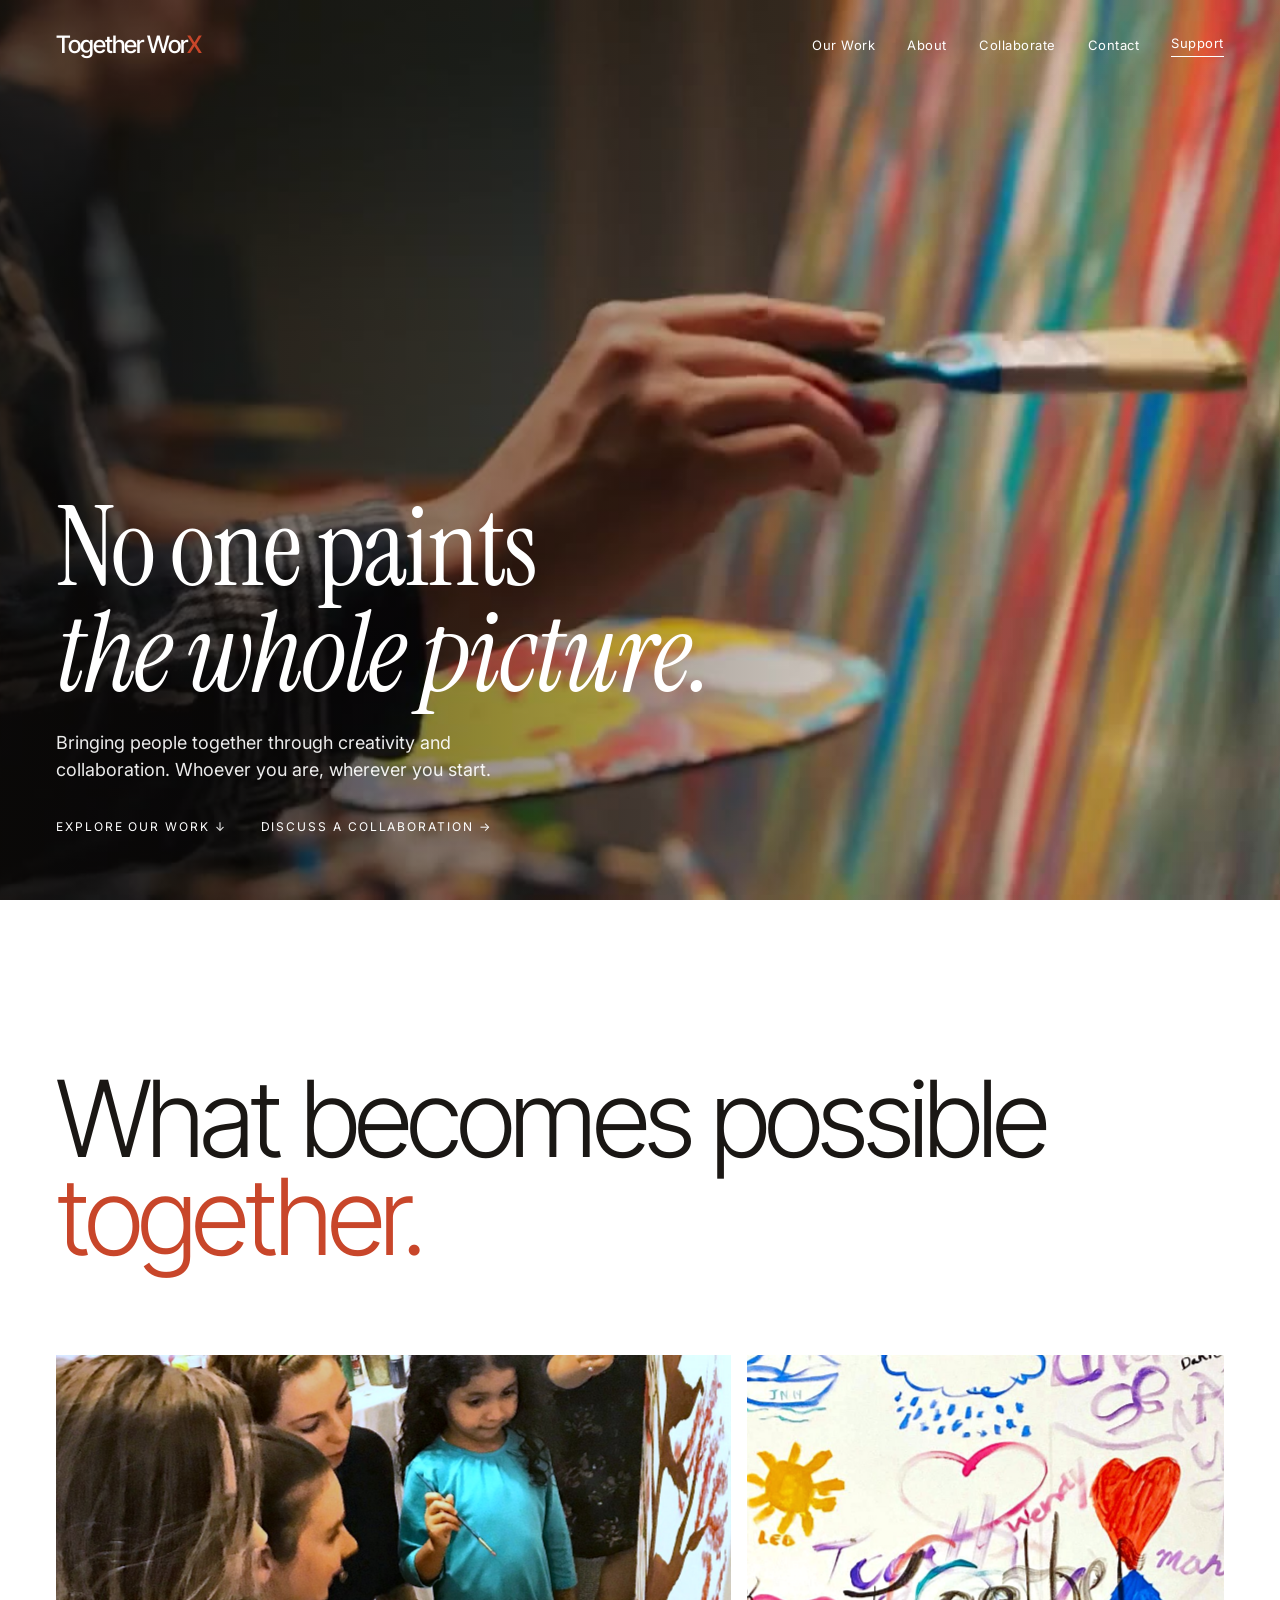
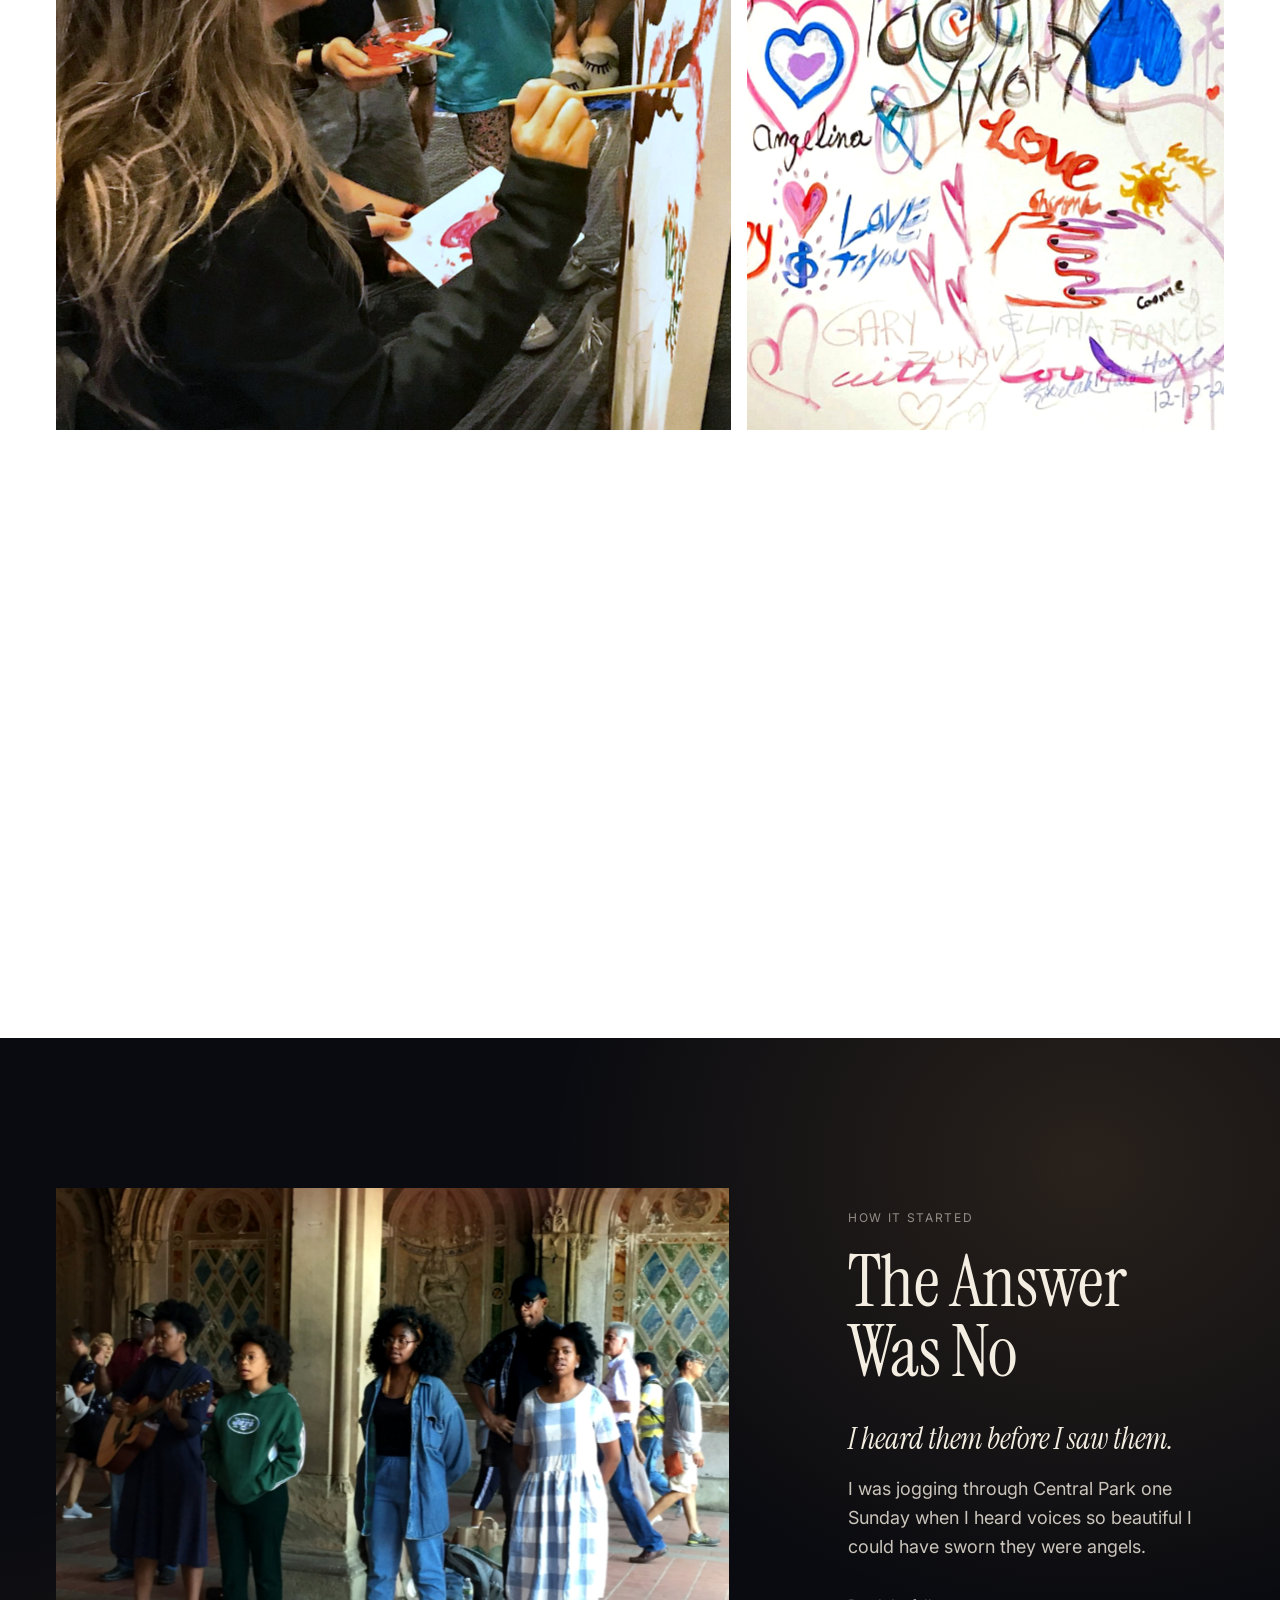
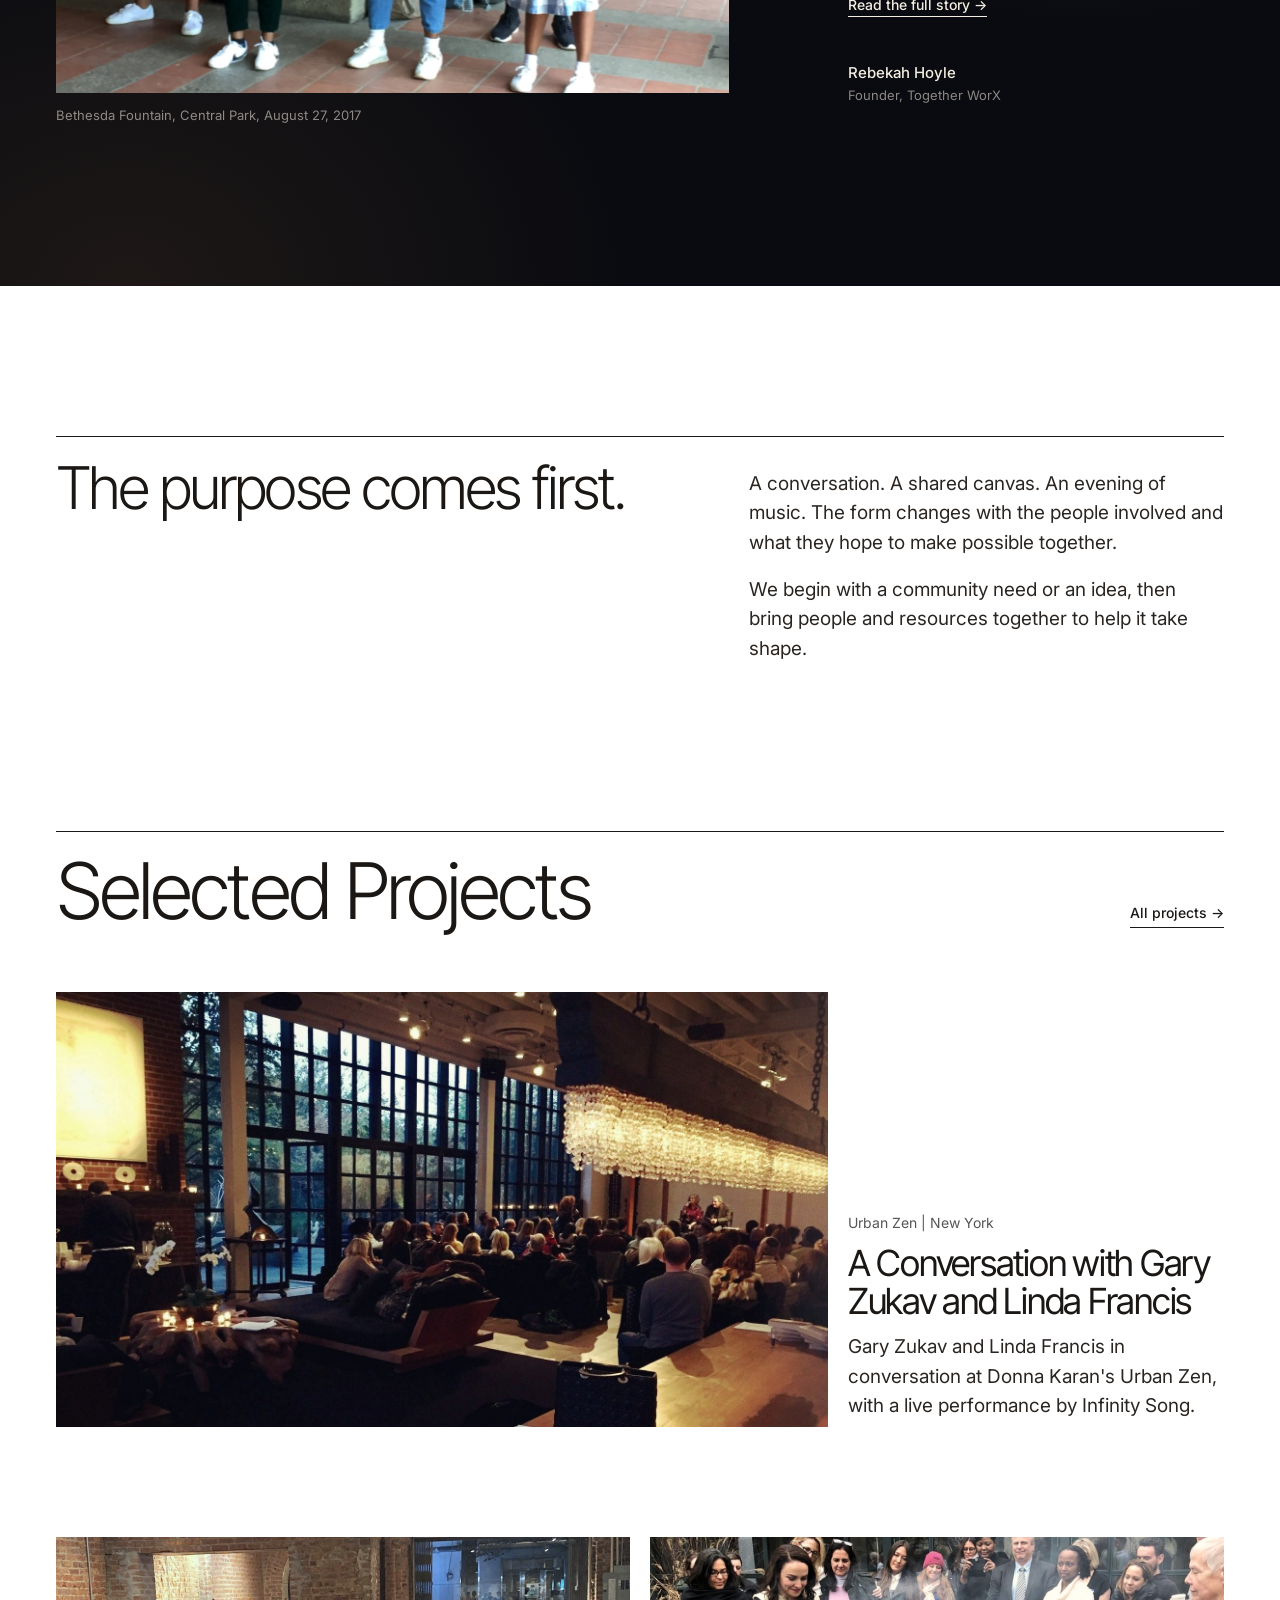
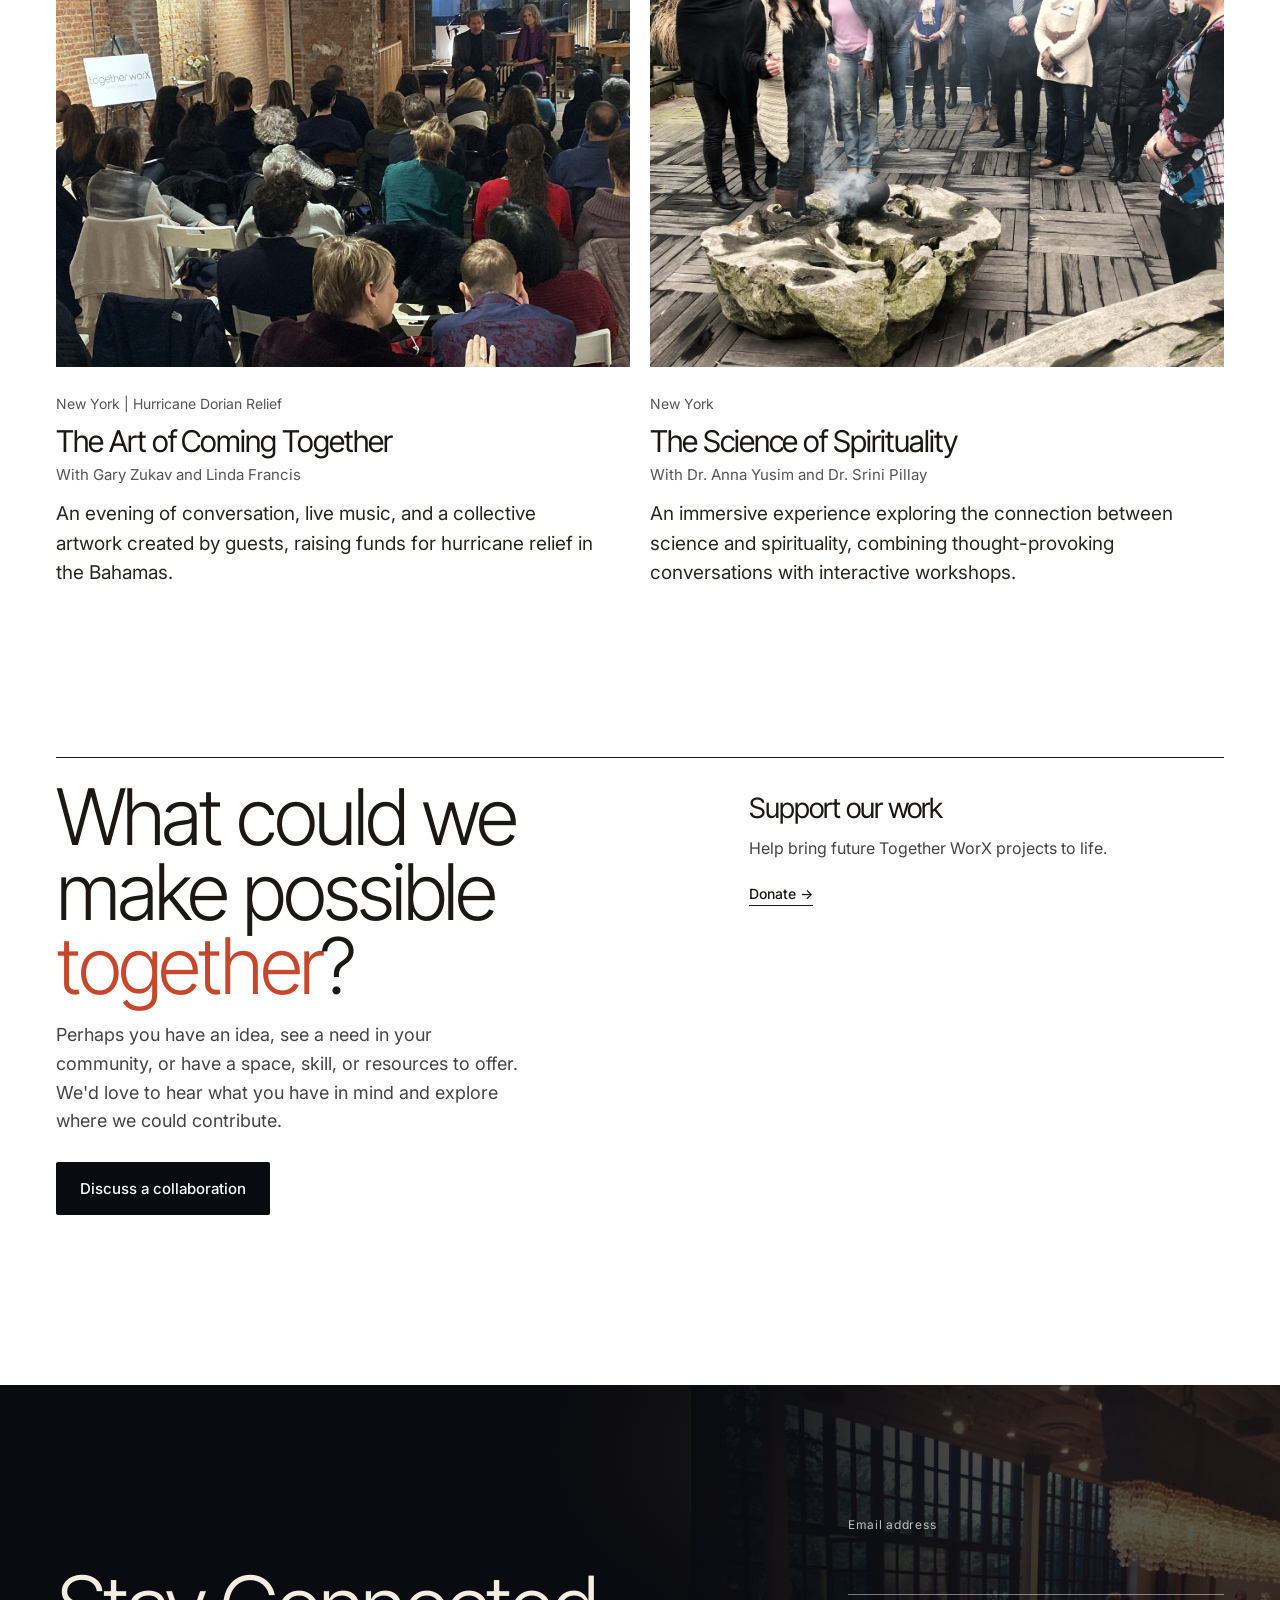
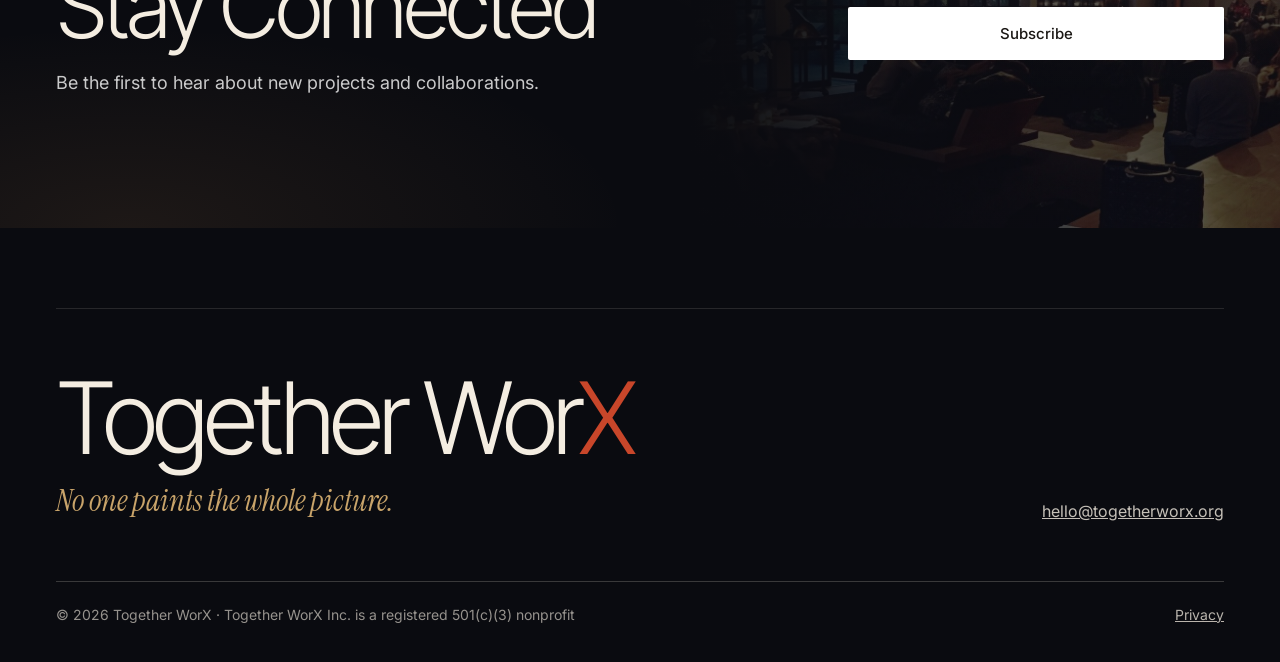
==== commit 78b1713a: "Remove footer menu Co-Authored-By: Claude Opus 5.5 <noreply@anthropic.com> Claude-Session: https://c" ====
--- a/index.html
+++ b/index.html
@@ -146,9 +146,6 @@
       <p class="foot-tag">No one paints the whole picture.</p>
     </div>
     <div class="foot-right">
-      <nav class="foot-nav" aria-label="Footer">
-        <a href="/work/">Our Work</a><a href="/about/">About</a><a href="/collaborate/">Collaborate</a><a href="/contact/">Contact</a><a href="/collaborate/#support">Support</a>
-      </nav>
       <a class="foot-mail" href="mailto:hello@togetherworx.org">hello@togetherworx.org</a>
     </div>
   </div>
--- a/assets/site.css
+++ b/assets/site.css
@@ -504,3 +504,17 @@
 .whole-grid img,.founder figure img,.hp-lead img,.hp-pair img,.about-hero img,.pj-hero,.pj-gallery img,.story-body aside img,.gal-r>video,.hp-lead .frame video{filter:saturate(.93) contrast(1.05) sepia(.09)}
 :root{--night:#0a0b10}
 .stay .fade{background:linear-gradient(90deg,var(--night) 0%,rgba(10,11,16,.25) 60%)}
+/* pause control: plain text link, immune to iOS button styling */
+.pause{-webkit-appearance:none;appearance:none;background:none!important;border:0!important;border-radius:0;padding:0;margin:0;color:rgba(255,255,255,.75)!important;-webkit-text-fill-color:rgba(255,255,255,.75);font:500 12px/1 var(--sans);letter-spacing:.16em;text-transform:uppercase;cursor:pointer;min-height:44px;display:inline-flex;align-items:center}
+.pause:hover{color:#fff!important;-webkit-text-fill-color:#fff}
+.pause:focus-visible{outline:2px solid var(--red);outline-offset:4px}
+.whole-grid img,.founder figure img,.hp-lead img,.hp-pair img,.about-hero img,.pj-hero,.pj-gallery img,.story-body aside img,.gal-r>video,.hp-lead .frame video{filter:saturate(.95) contrast(1.04)}
+@media (min-width:901px){.nav{background:none}}
+/* hero: links sit with the headline, pause tucked bottom right */
+@media (min-width:901px){
+  .hero-foot{flex-direction:column;align-items:flex-start;gap:34px}
+  .hero-links{padding-bottom:0;gap:34px}
+  .hero-links .pause{position:absolute;right:0;bottom:0}
+}
+/* pause: hidden from view, still reachable by keyboard and screen readers */
+.hero-links .pause:not(:focus-visible){position:absolute!important;width:1px;height:1px;min-height:0;overflow:hidden;clip:rect(0 0 0 0);clip-path:inset(50%);white-space:nowrap;padding:0;margin:-1px}
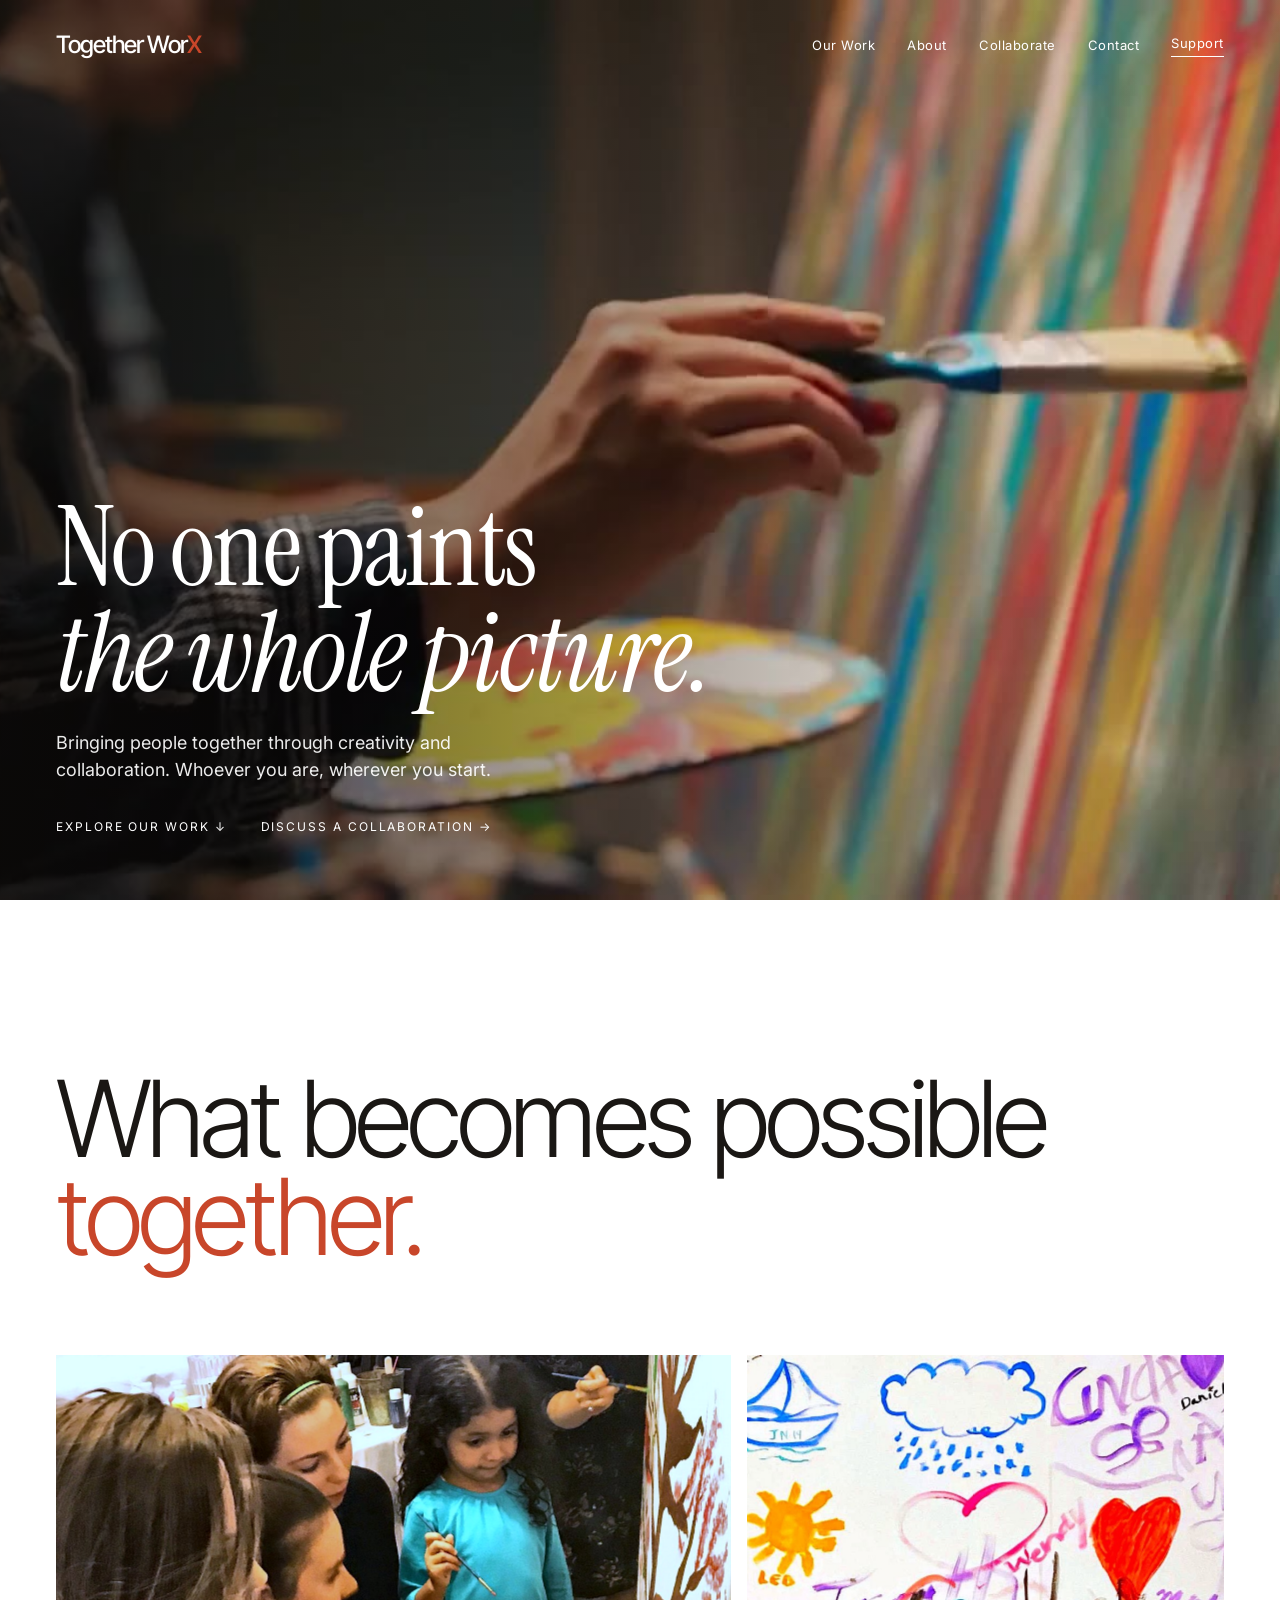
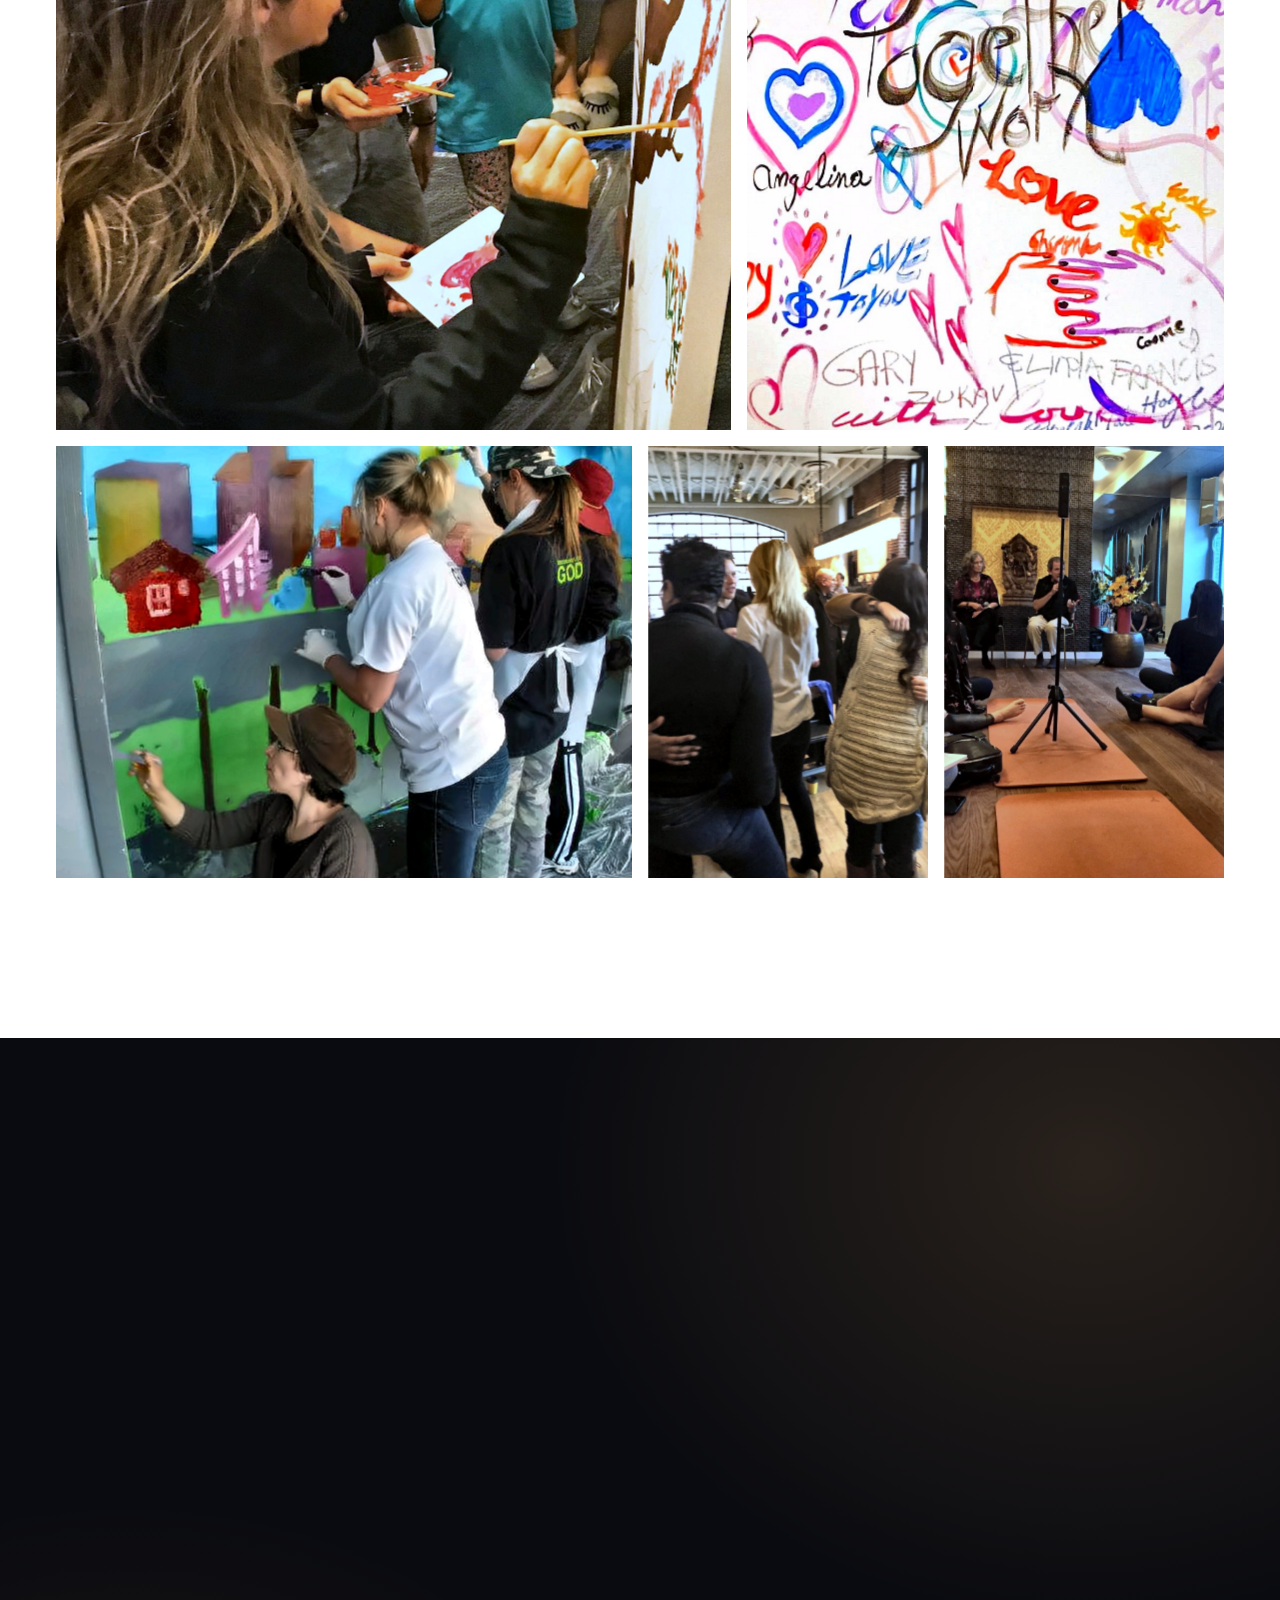
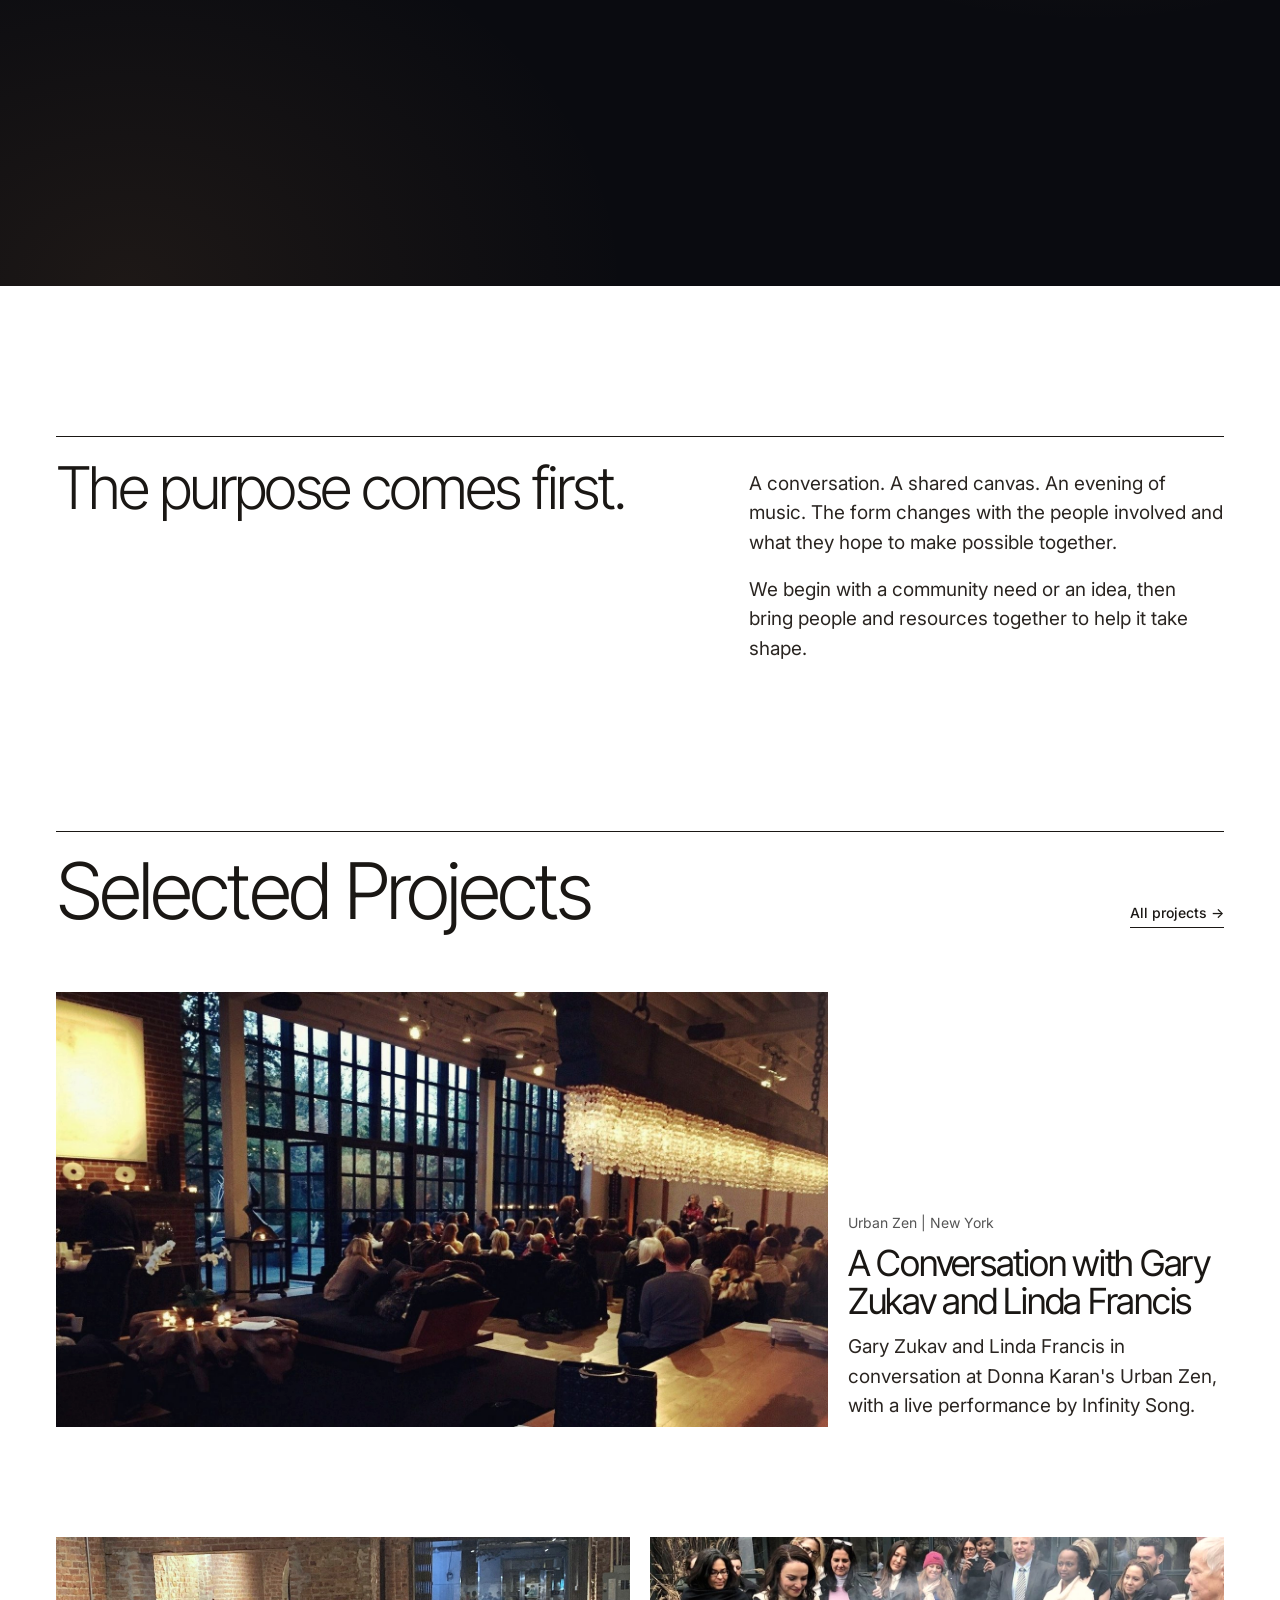
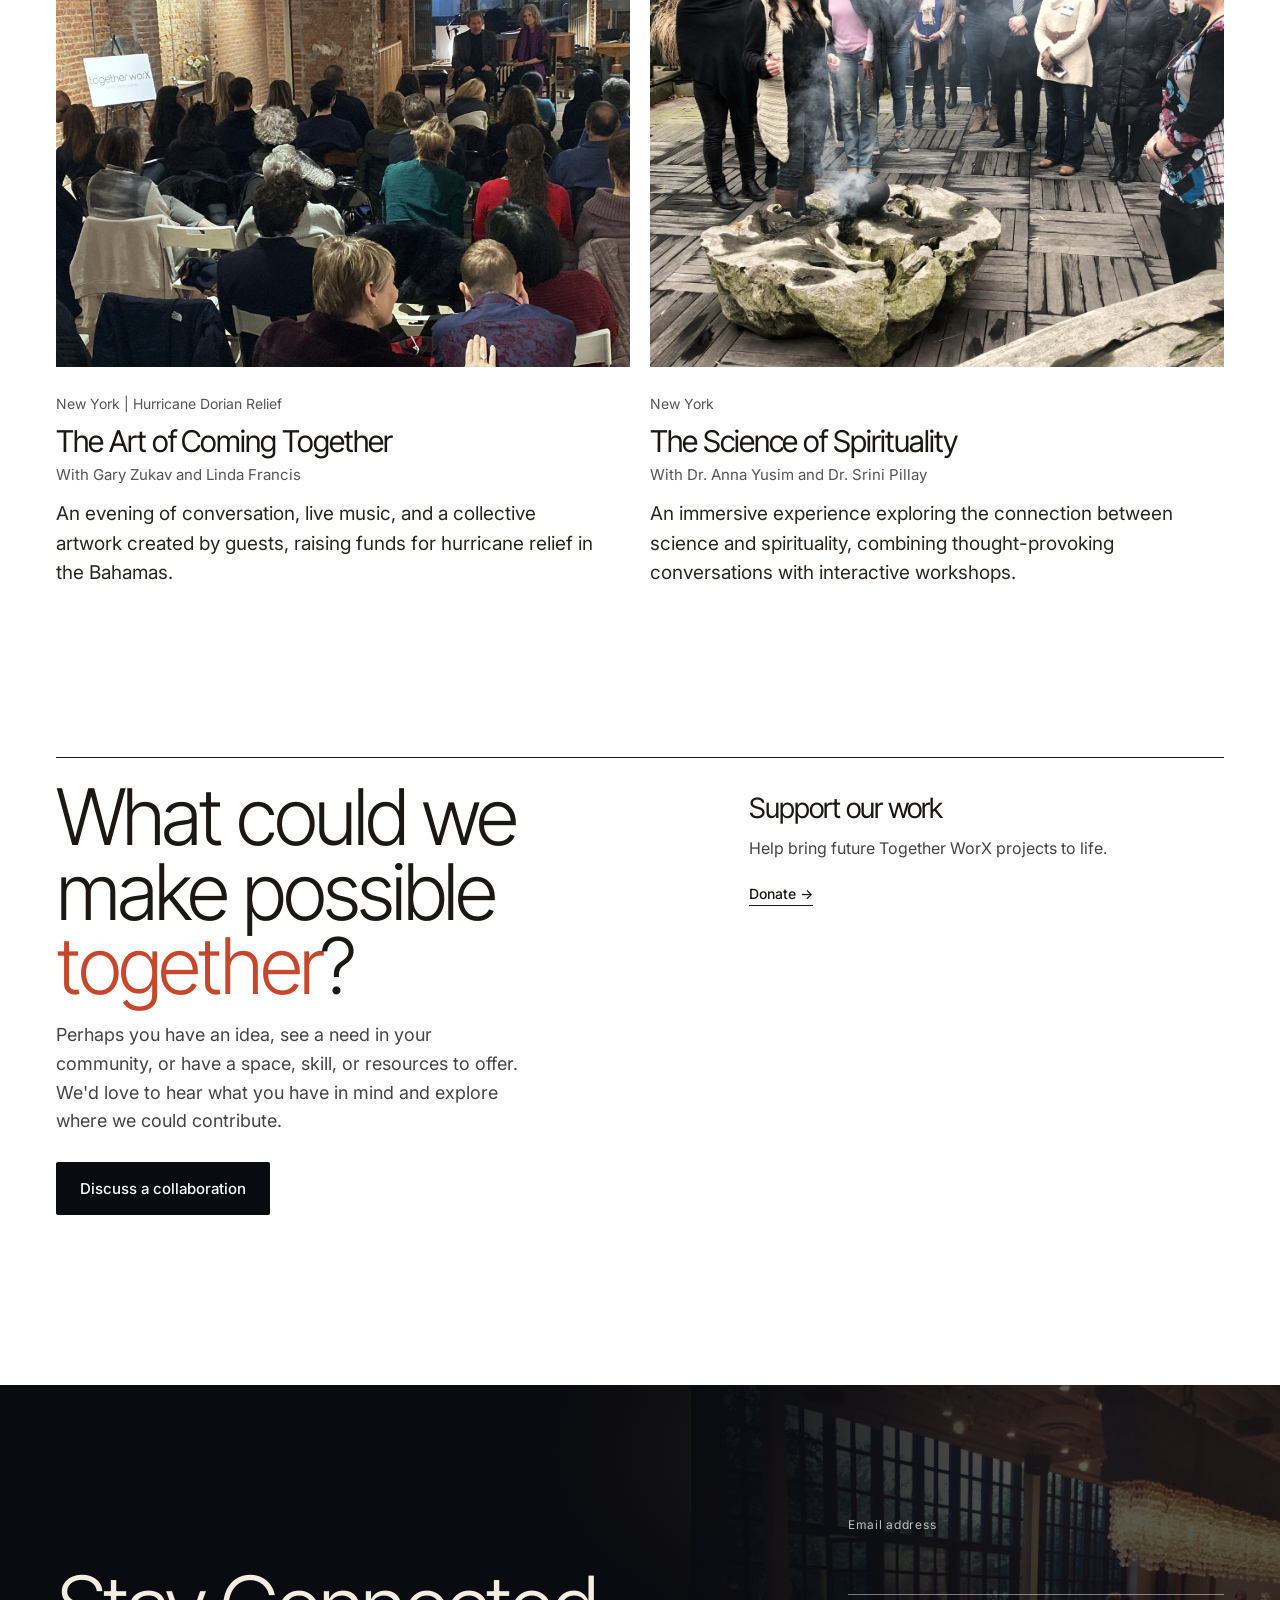
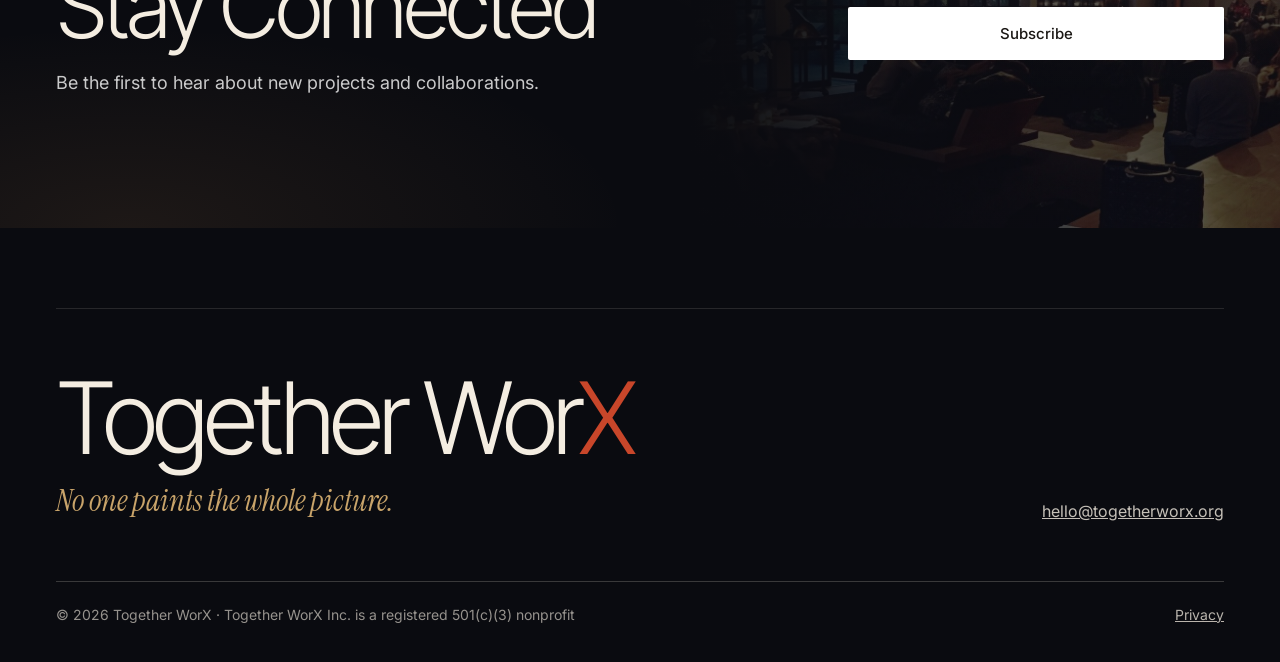
==== commit 977ad680: "Preview: link preview text and image, Contact intro, About in serif story voice Co-Authored-By: Clau" ====
--- a/index.html
+++ b/index.html
@@ -4,13 +4,13 @@
 <meta charset="utf-8">
 <meta name="viewport" content="width=device-width,initial-scale=1">
 <title>Together WorX | Community, Creativity &amp; Collaboration</title>
-<meta name="description" content="Together WorX brings people, creativity, and resources together to support communities and build a more connected, resilient future.">
+<meta name="description" content="Bringing people together through creativity and collaboration. Whoever you are, wherever you start.">
 <link rel="canonical" href="https://togetherworx.org/">
 <meta property="og:type" content="website">
 <meta property="og:site_name" content="Together WorX">
 <meta property="og:url" content="https://togetherworx.org/">
 <meta property="og:title" content="Together WorX | Community, Creativity &amp; Collaboration">
-<meta property="og:description" content="Together WorX brings people, creativity, and resources together to support communities and build a more connected, resilient future.">
+<meta property="og:description" content="Bringing people together through creativity and collaboration. Whoever you are, wherever you start.">
 <meta property="og:image" content="https://togetherworx.org/assets/og.jpg">
 <meta name="twitter:card" content="summary_large_image">
 <link rel="icon" href="/assets/together-worx-logo-dark.svg" type="image/svg+xml">
--- a/assets/site.css
+++ b/assets/site.css
@@ -518,3 +518,11 @@
 }
 /* pause: hidden from view, still reachable by keyboard and screen readers */
 .hero-links .pause:not(:focus-visible){position:absolute!important;width:1px;height:1px;min-height:0;overflow:hidden;clip:rect(0 0 0 0);clip-path:inset(50%);white-space:nowrap;padding:0;margin:-1px}
+.whole-grid .w1 img{filter:none}
+/* About: the story speaks in the same serif voice as the homepage */
+.about-top h1{font-family:var(--serif);font-weight:400;letter-spacing:-.01em}
+.story-body .text>p:first-child{font-family:var(--serif);font-style:italic;font-size:30px;line-height:1.2;color:var(--ink);margin-bottom:22px}
+.story-body .turn{font-family:var(--serif);font-style:italic;font-weight:400;letter-spacing:0}
+.about-hero .cap{padding:0 var(--pad)}
+@media (max-width:900px){.story-body .text>p:first-child{font-size:26px}}
+.story-body .text p.turn{font-family:var(--serif);font-style:italic;font-weight:400;letter-spacing:0;font-size:32px}
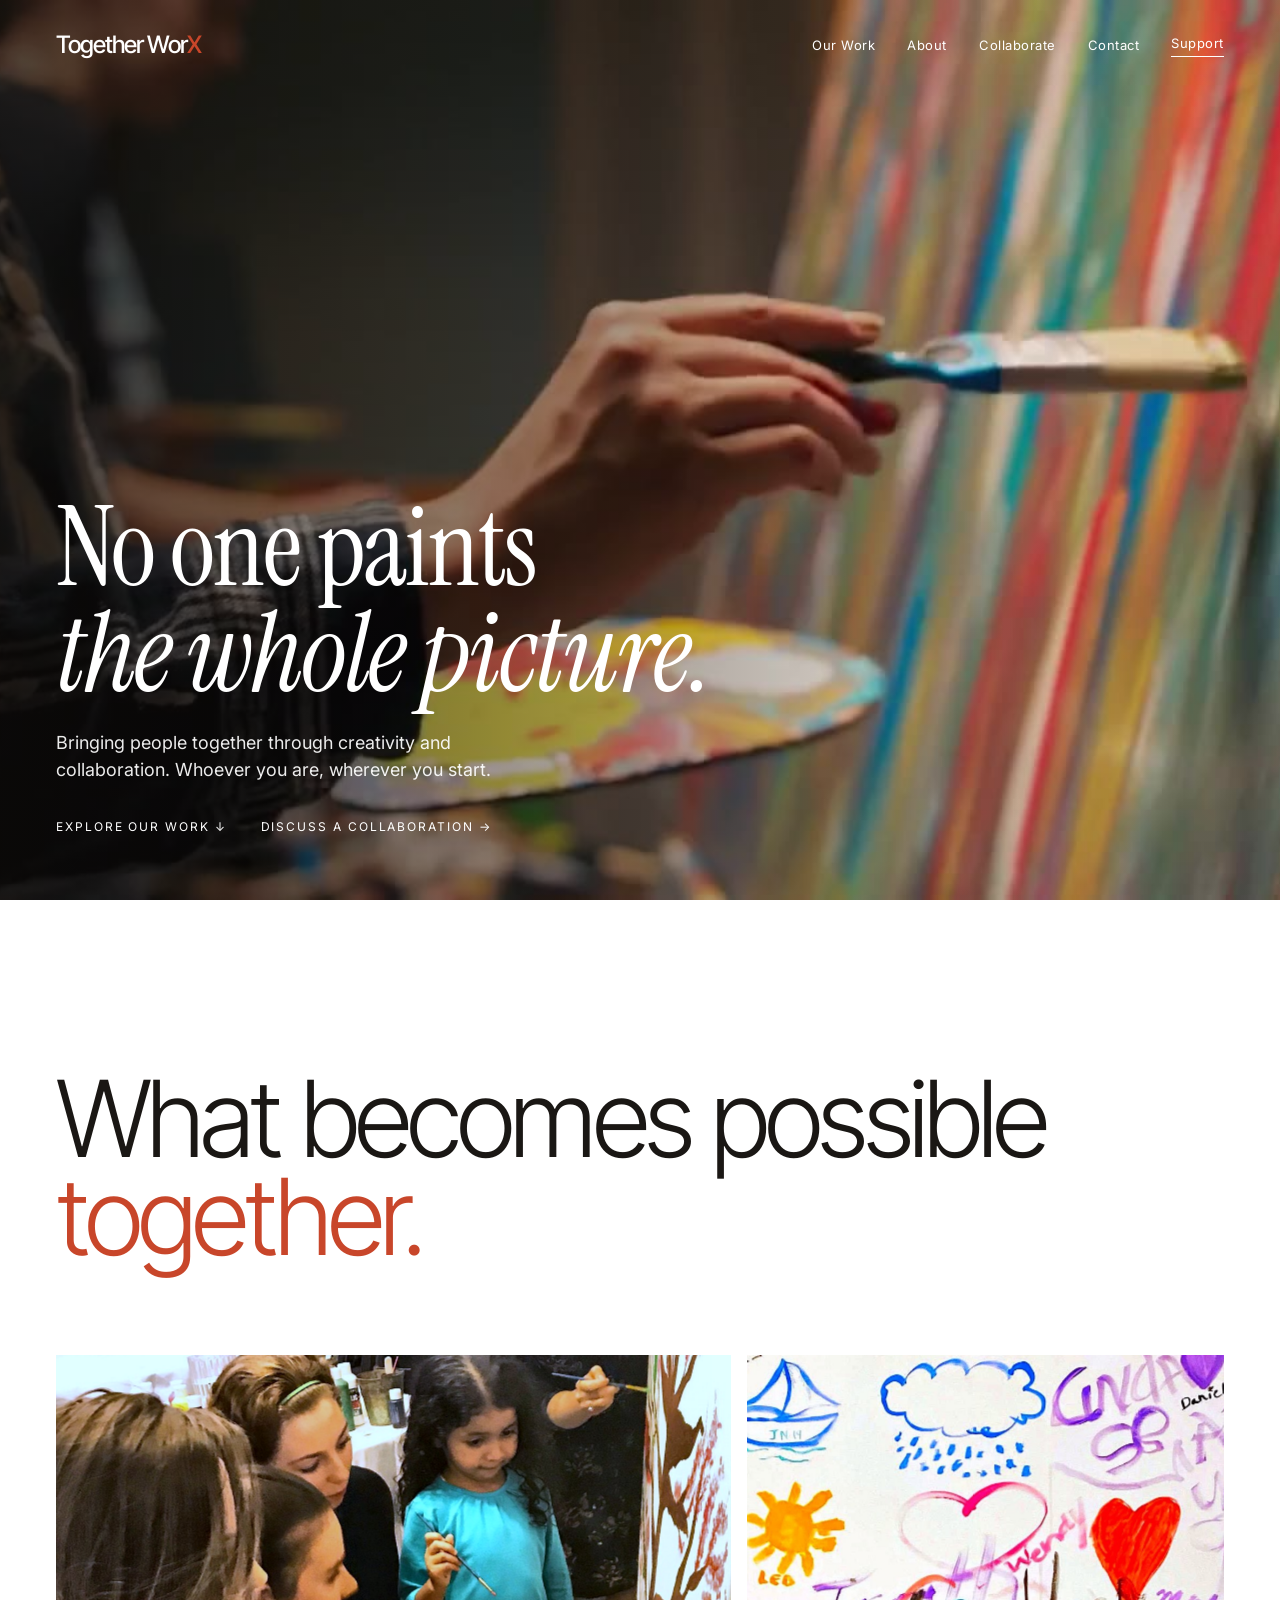
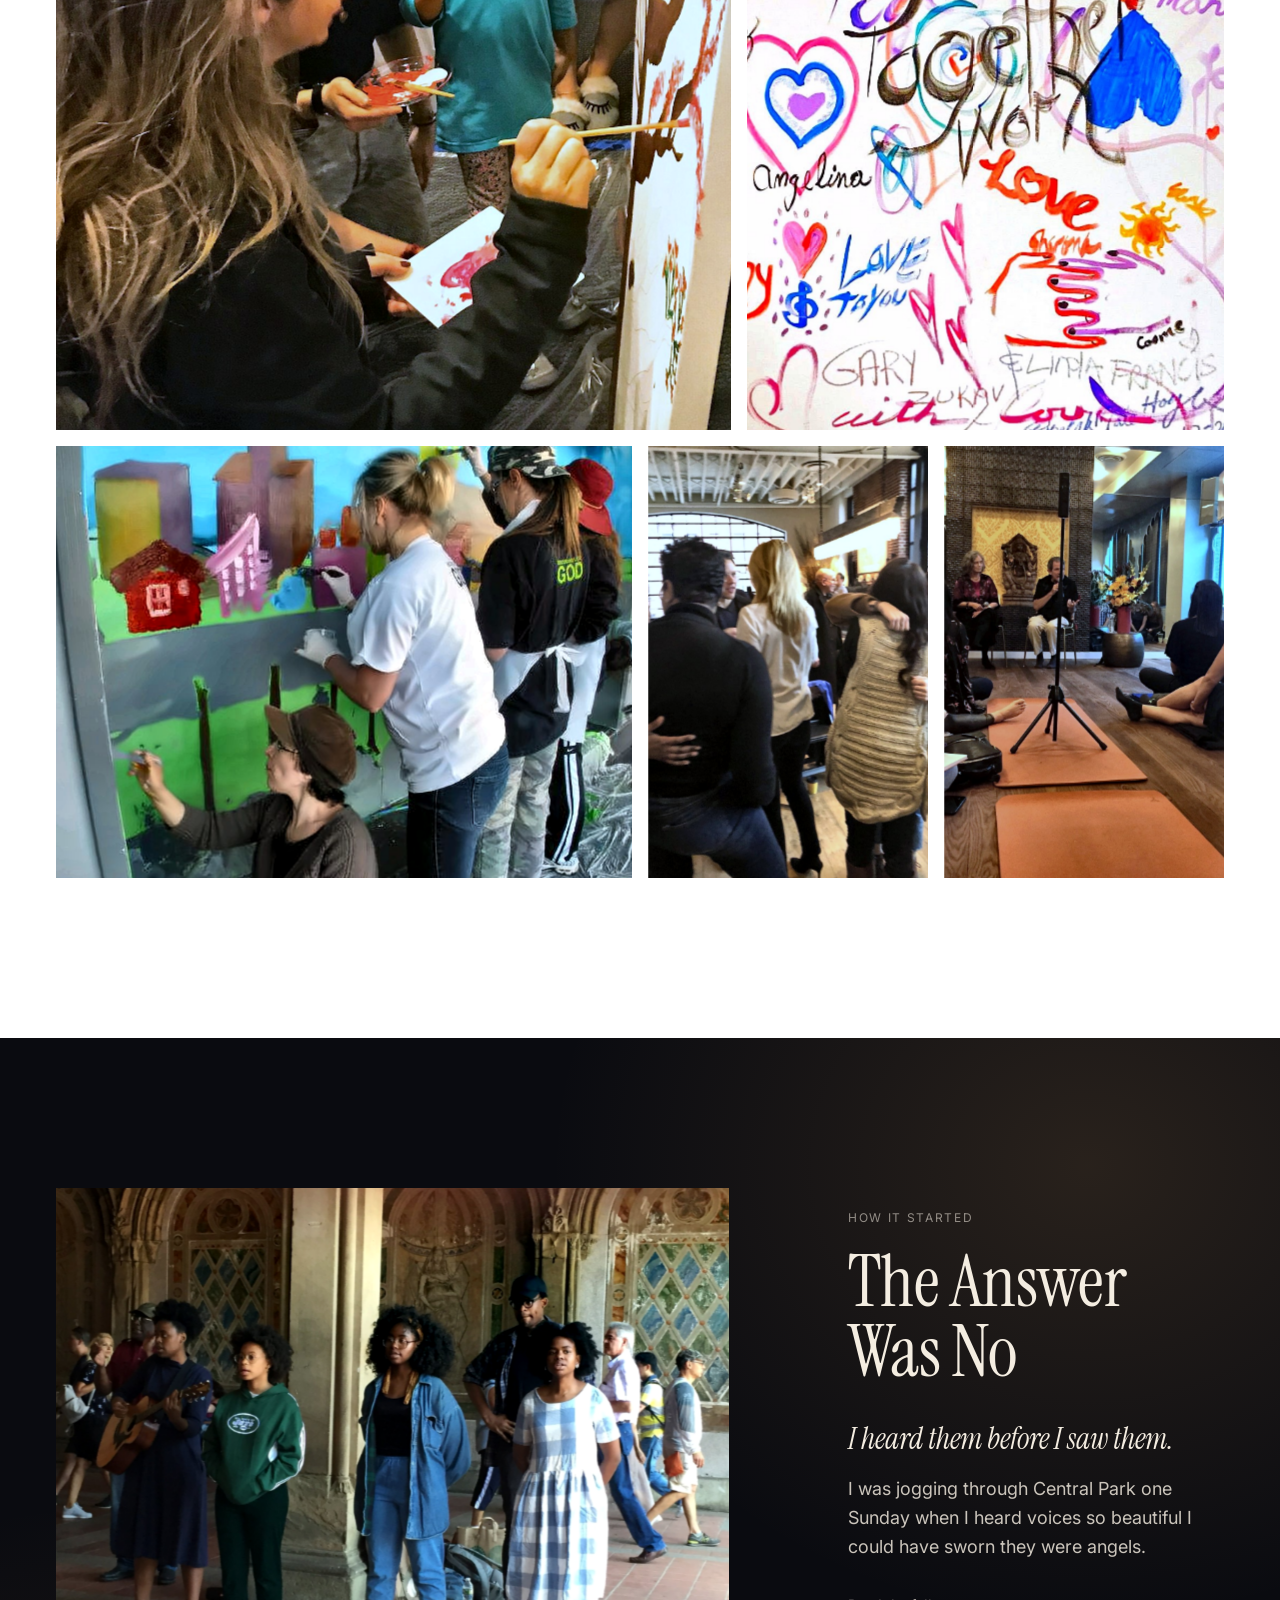
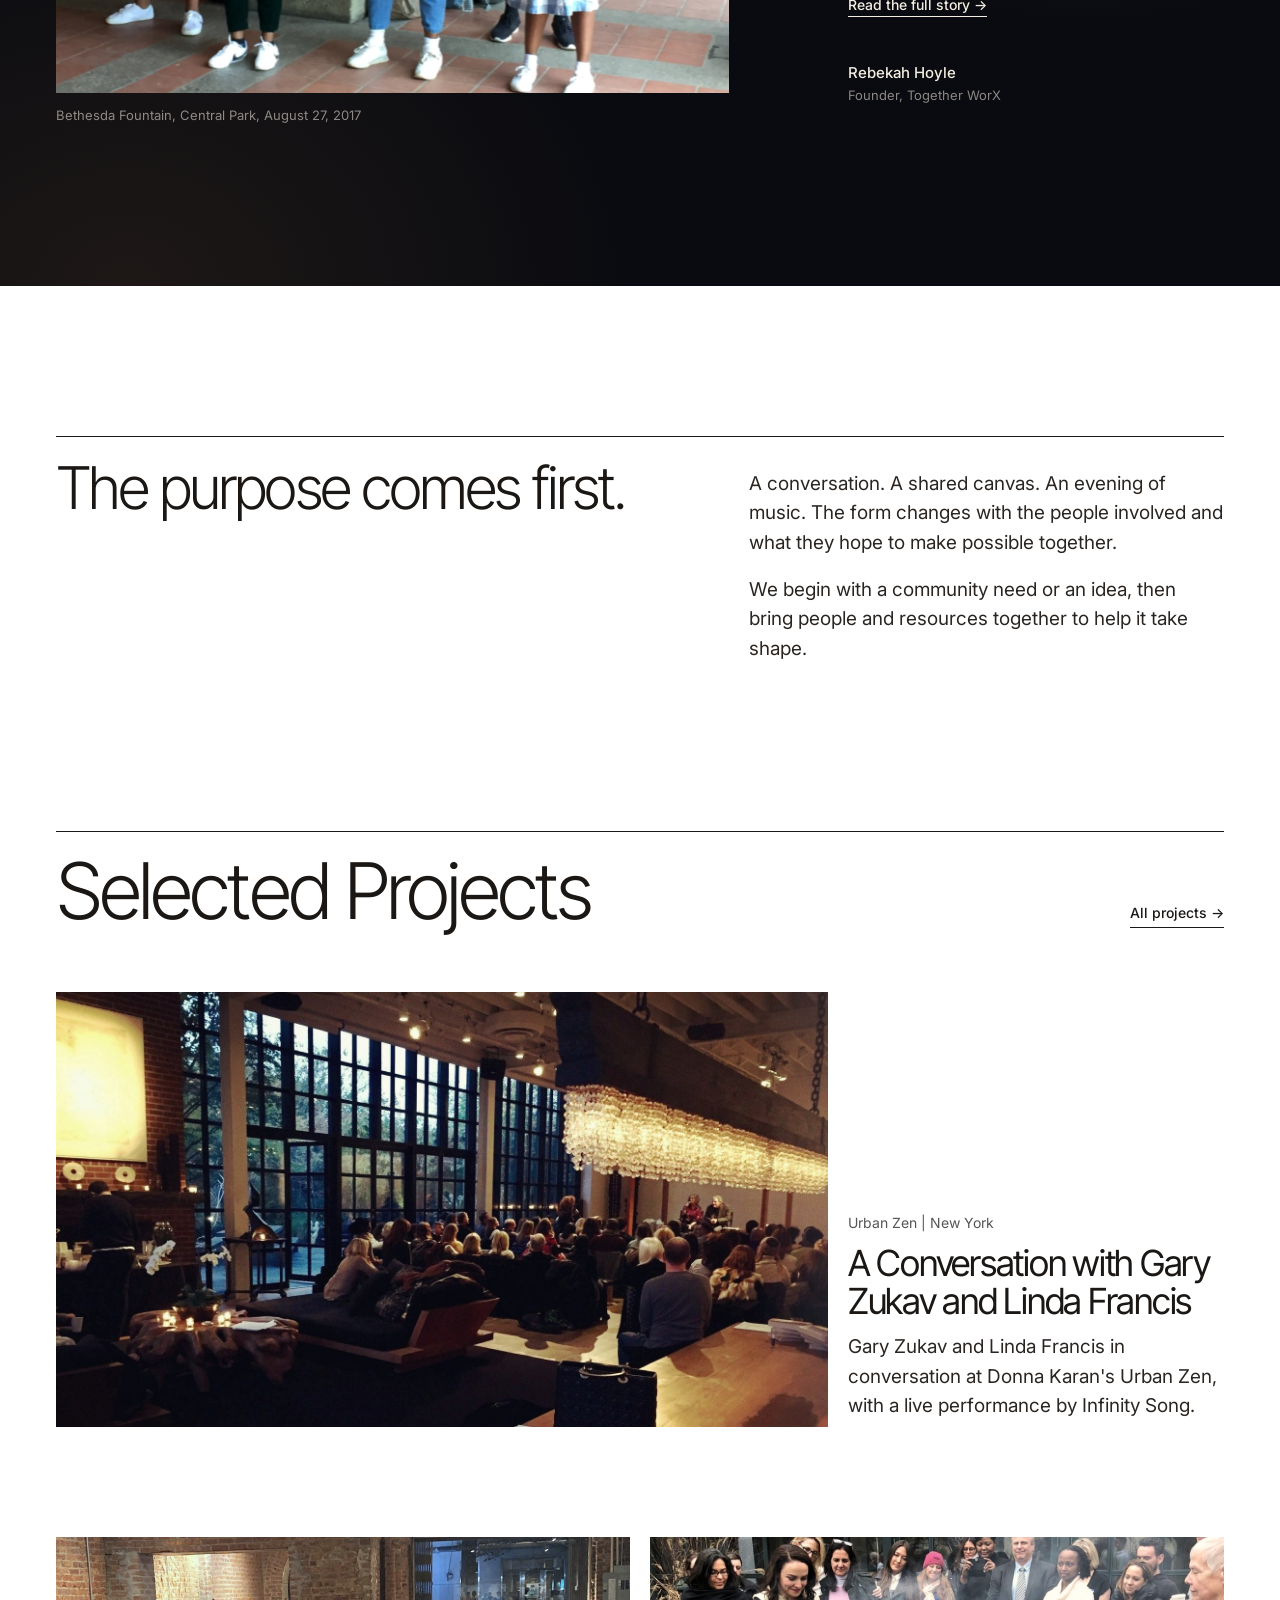
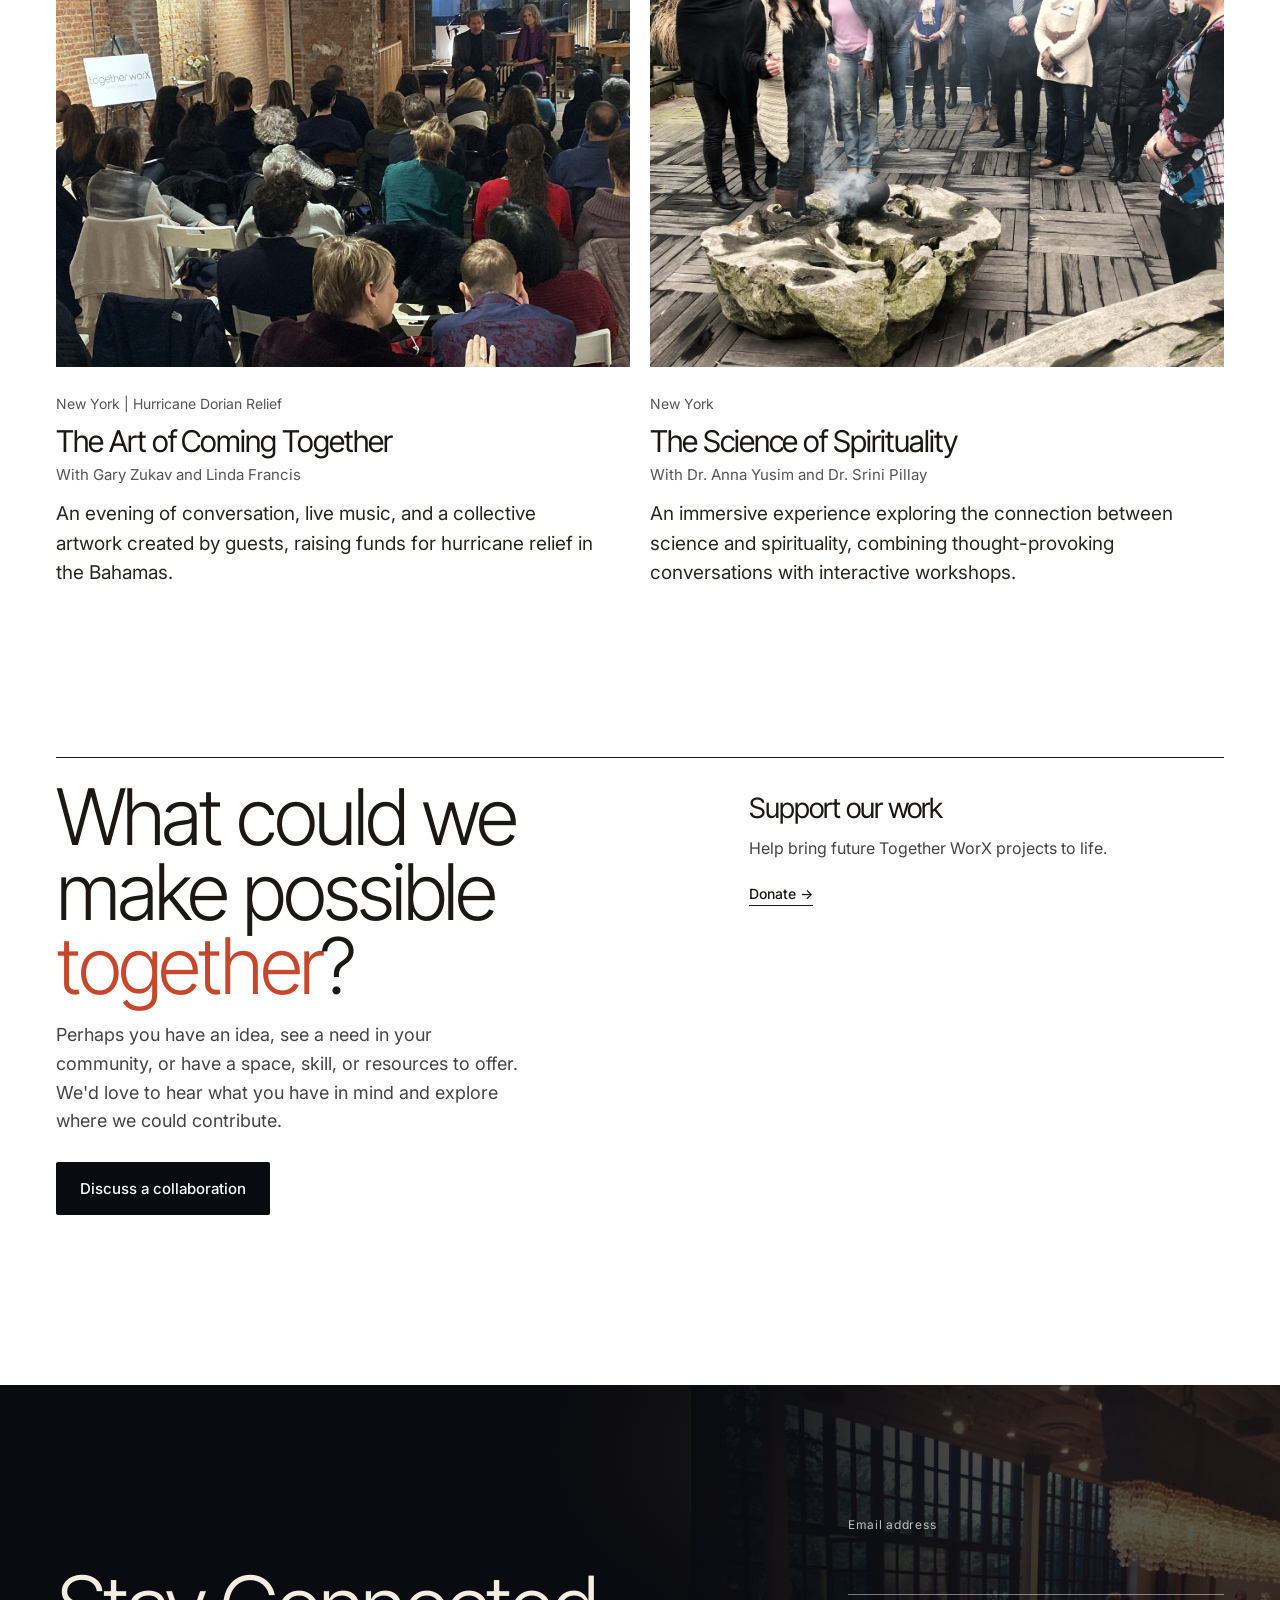
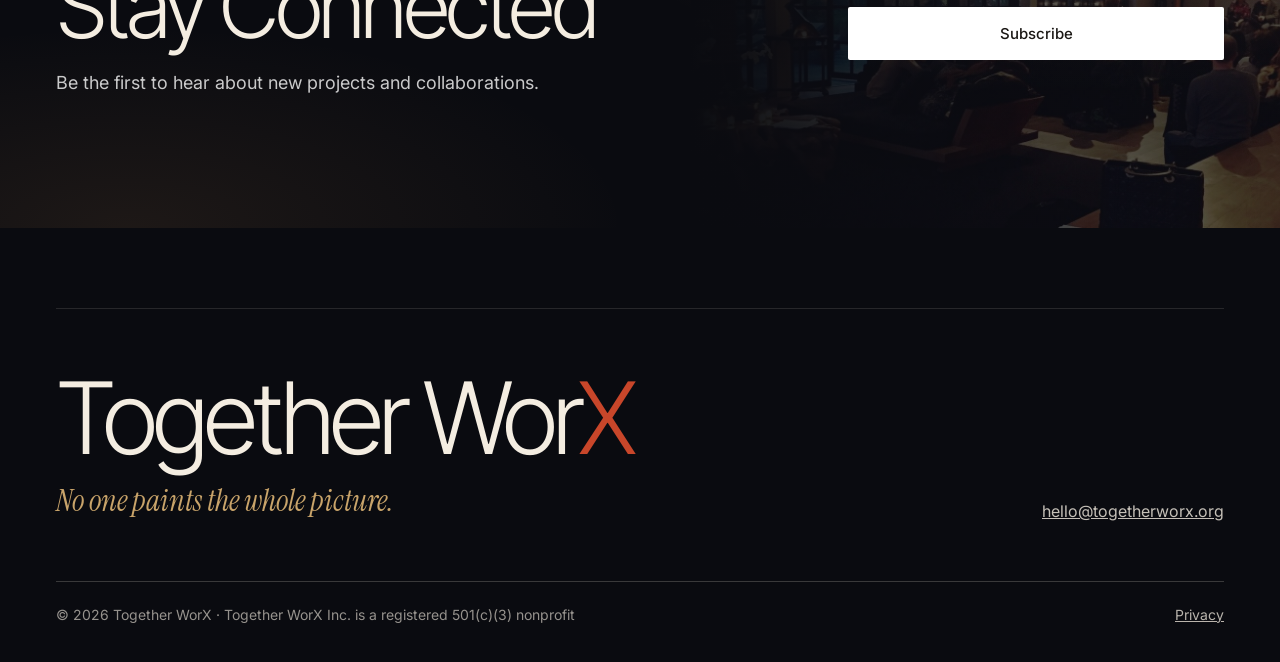
==== commit 99dc975d: "Share text: one plain sentence Co-Authored-By: Claude Opus 5.5 <noreply@anthropic.com> Claude-Sessio" ====
--- a/index.html
+++ b/index.html
@@ -4,13 +4,13 @@
 <meta charset="utf-8">
 <meta name="viewport" content="width=device-width,initial-scale=1">
 <title>Together WorX | Community, Creativity &amp; Collaboration</title>
-<meta name="description" content="Bringing people together through creativity and collaboration. Whoever you are, wherever you start.">
+<meta name="description" content="Bringing people together through creativity and collaboration.">
 <link rel="canonical" href="https://togetherworx.org/">
 <meta property="og:type" content="website">
 <meta property="og:site_name" content="Together WorX">
 <meta property="og:url" content="https://togetherworx.org/">
 <meta property="og:title" content="Together WorX | Community, Creativity &amp; Collaboration">
-<meta property="og:description" content="Bringing people together through creativity and collaboration. Whoever you are, wherever you start.">
+<meta property="og:description" content="Bringing people together through creativity and collaboration.">
 <meta property="og:image" content="https://togetherworx.org/assets/og.jpg">
 <meta name="twitter:card" content="summary_large_image">
 <link rel="icon" href="/assets/together-worx-logo-dark.svg" type="image/svg+xml">
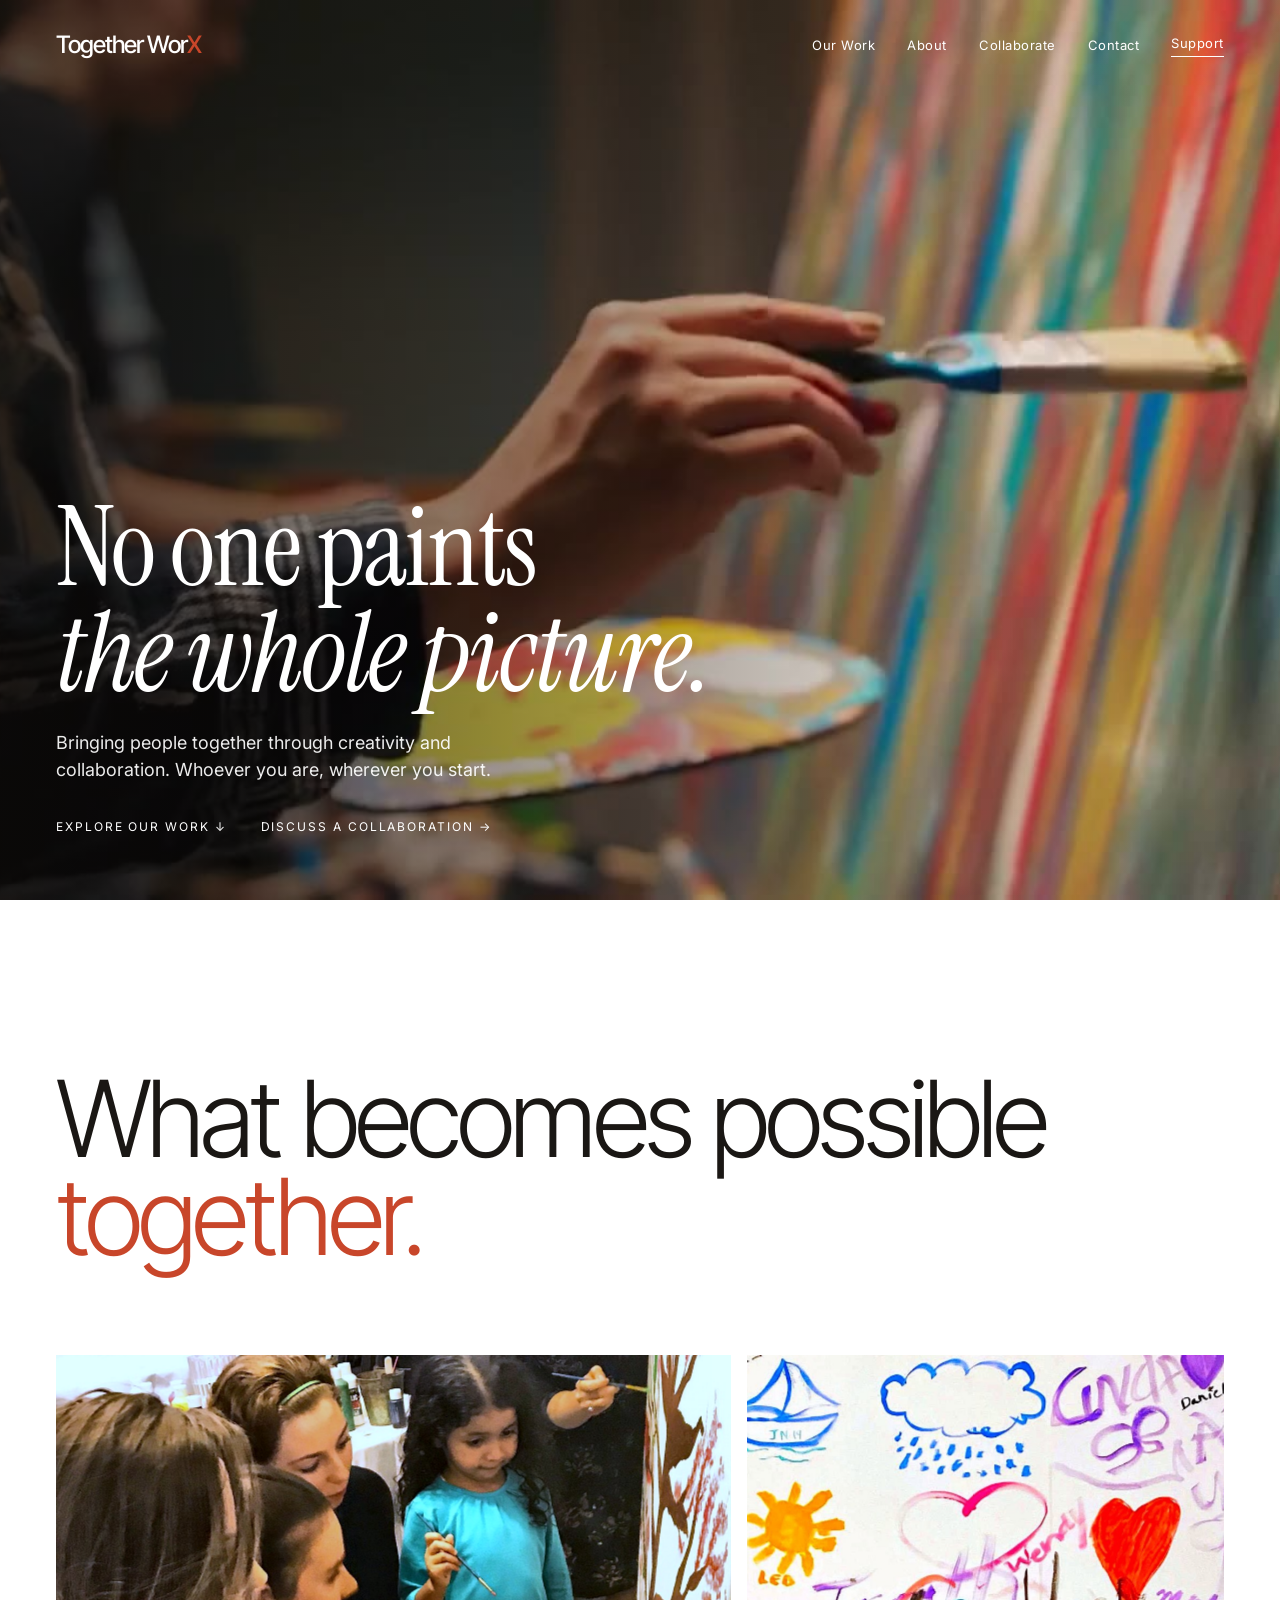
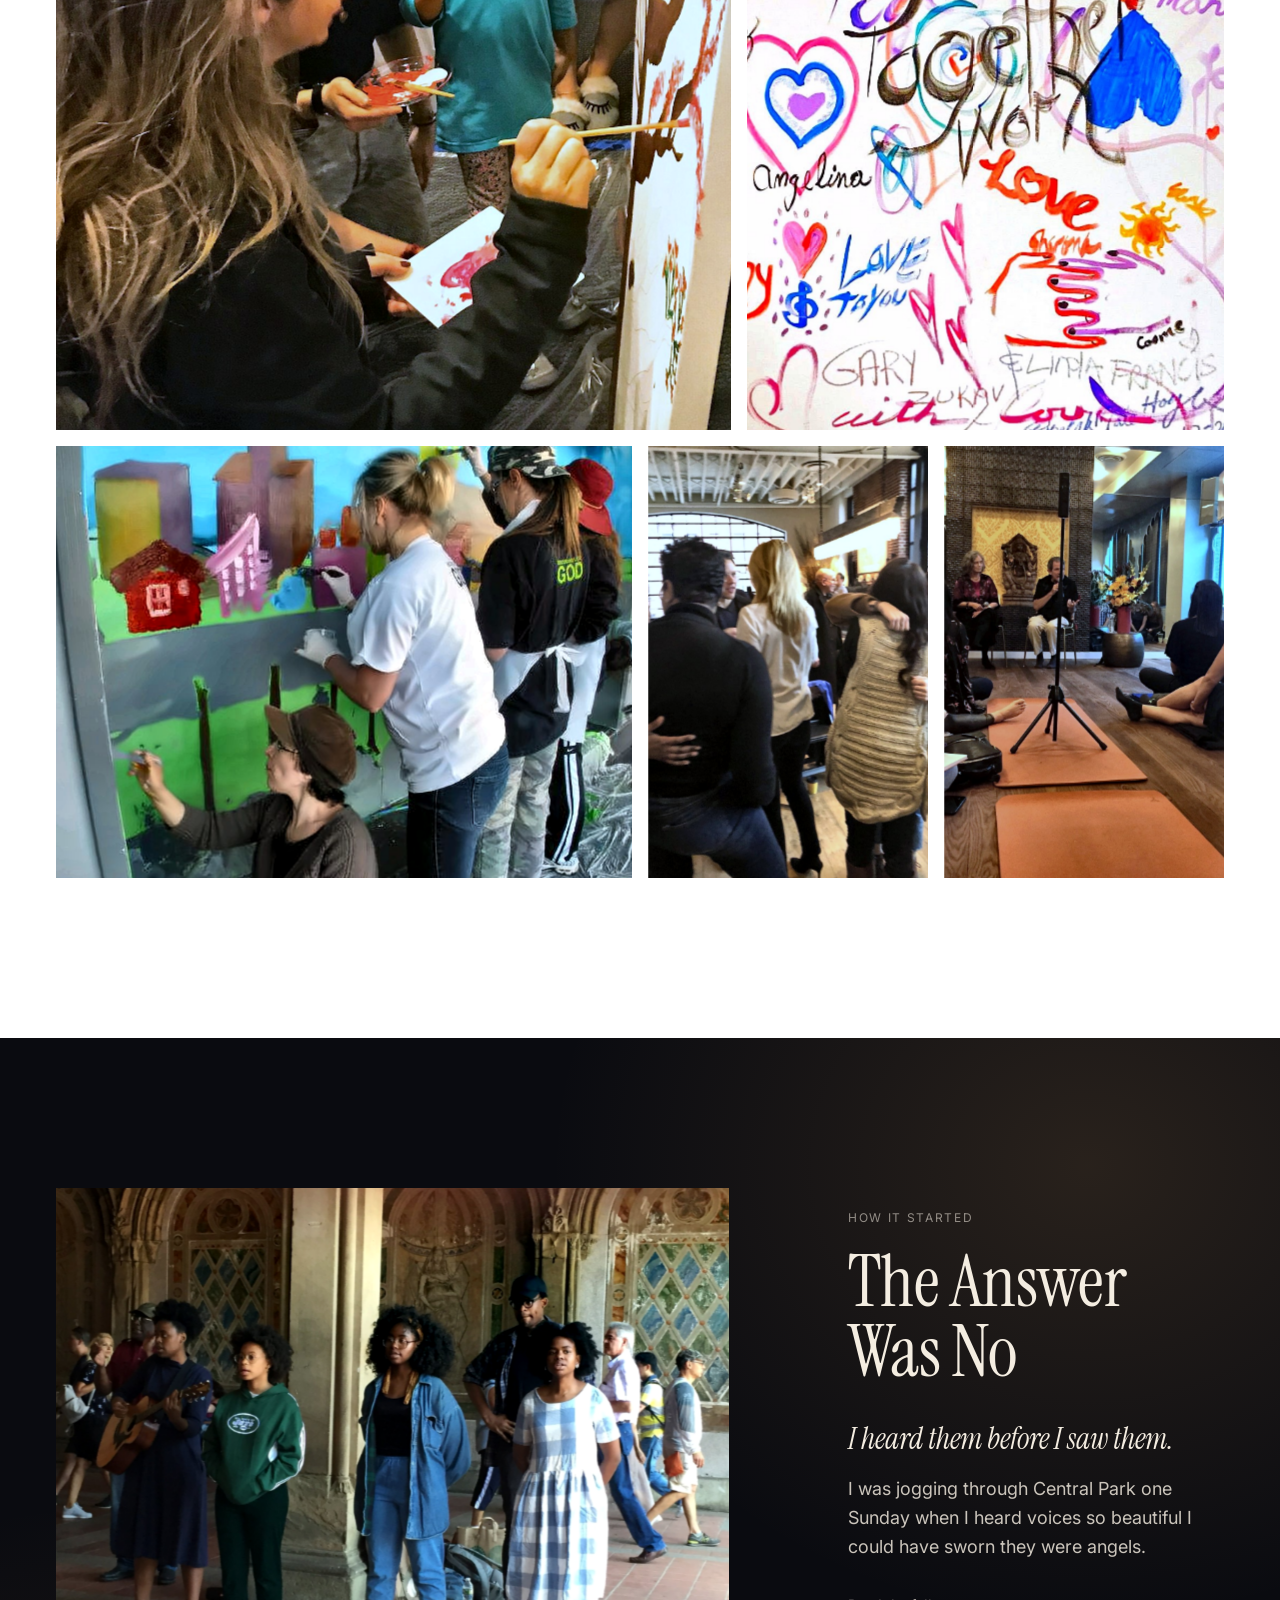
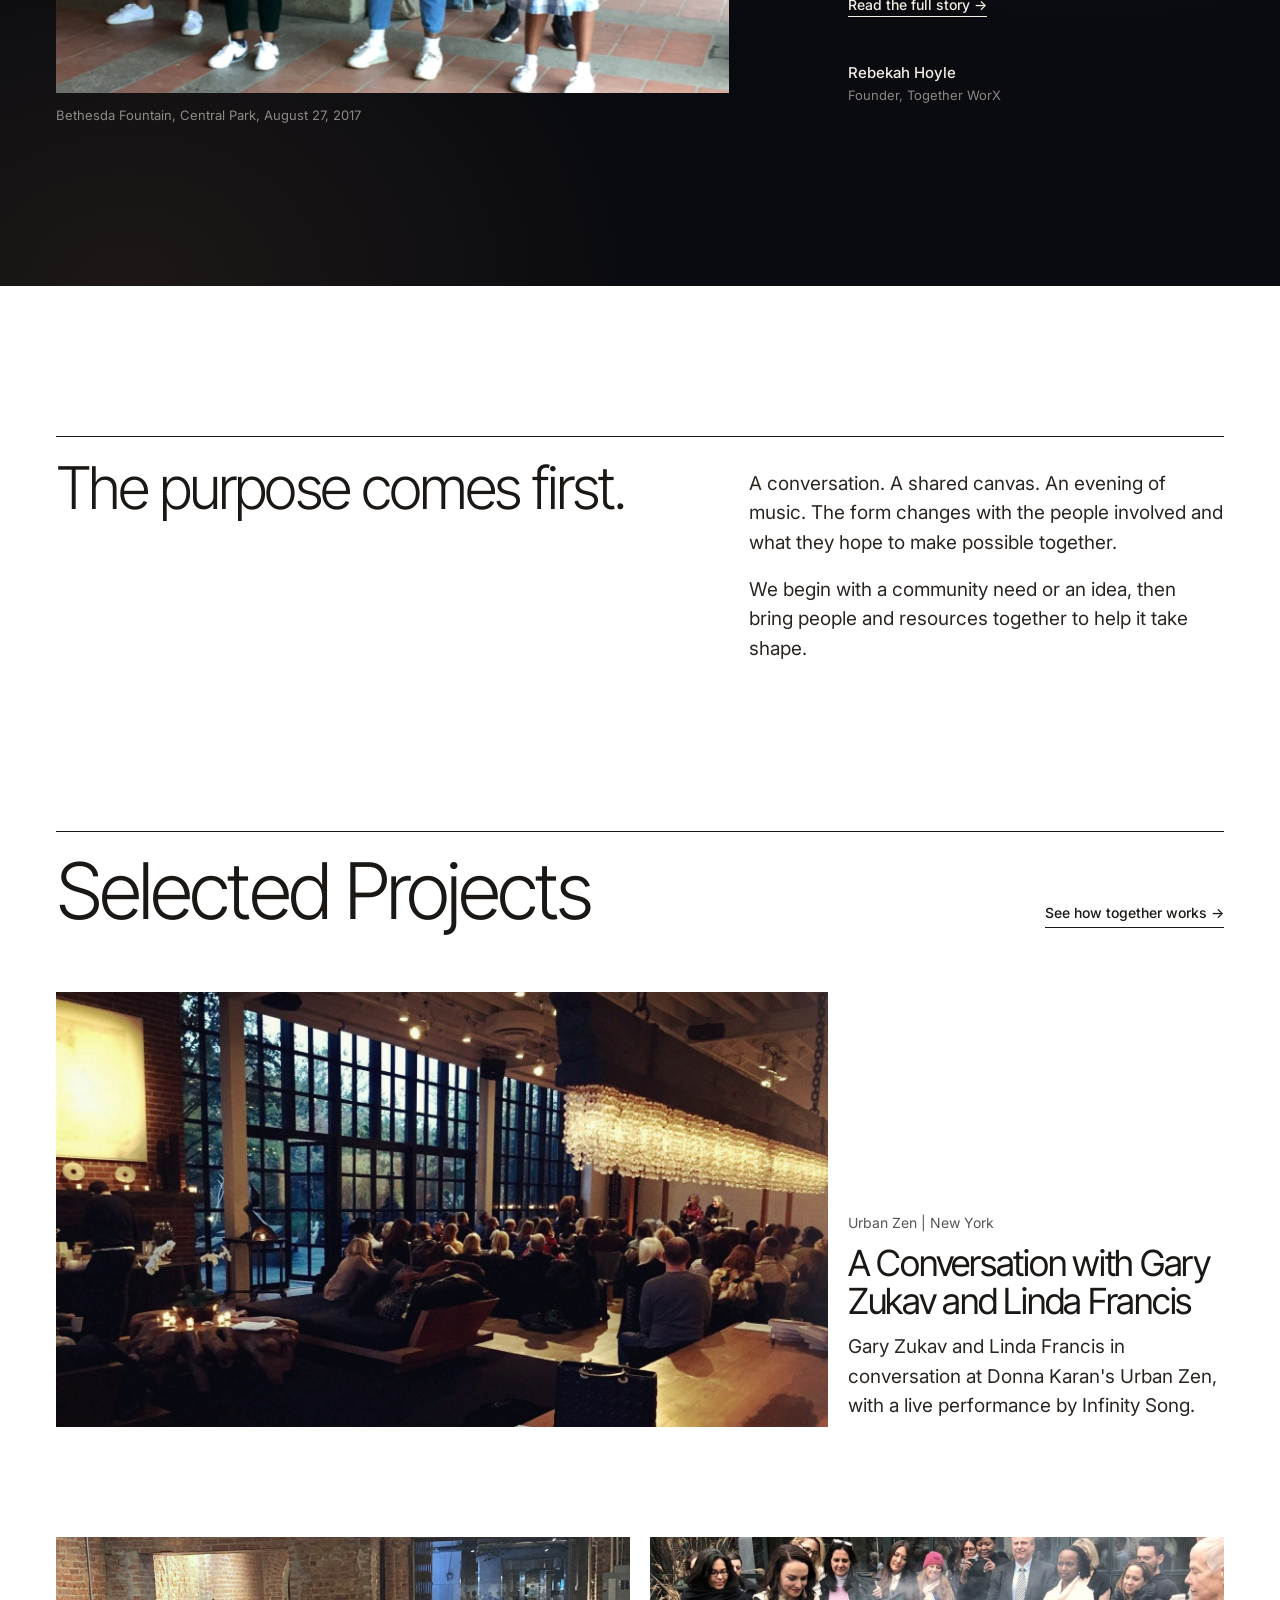
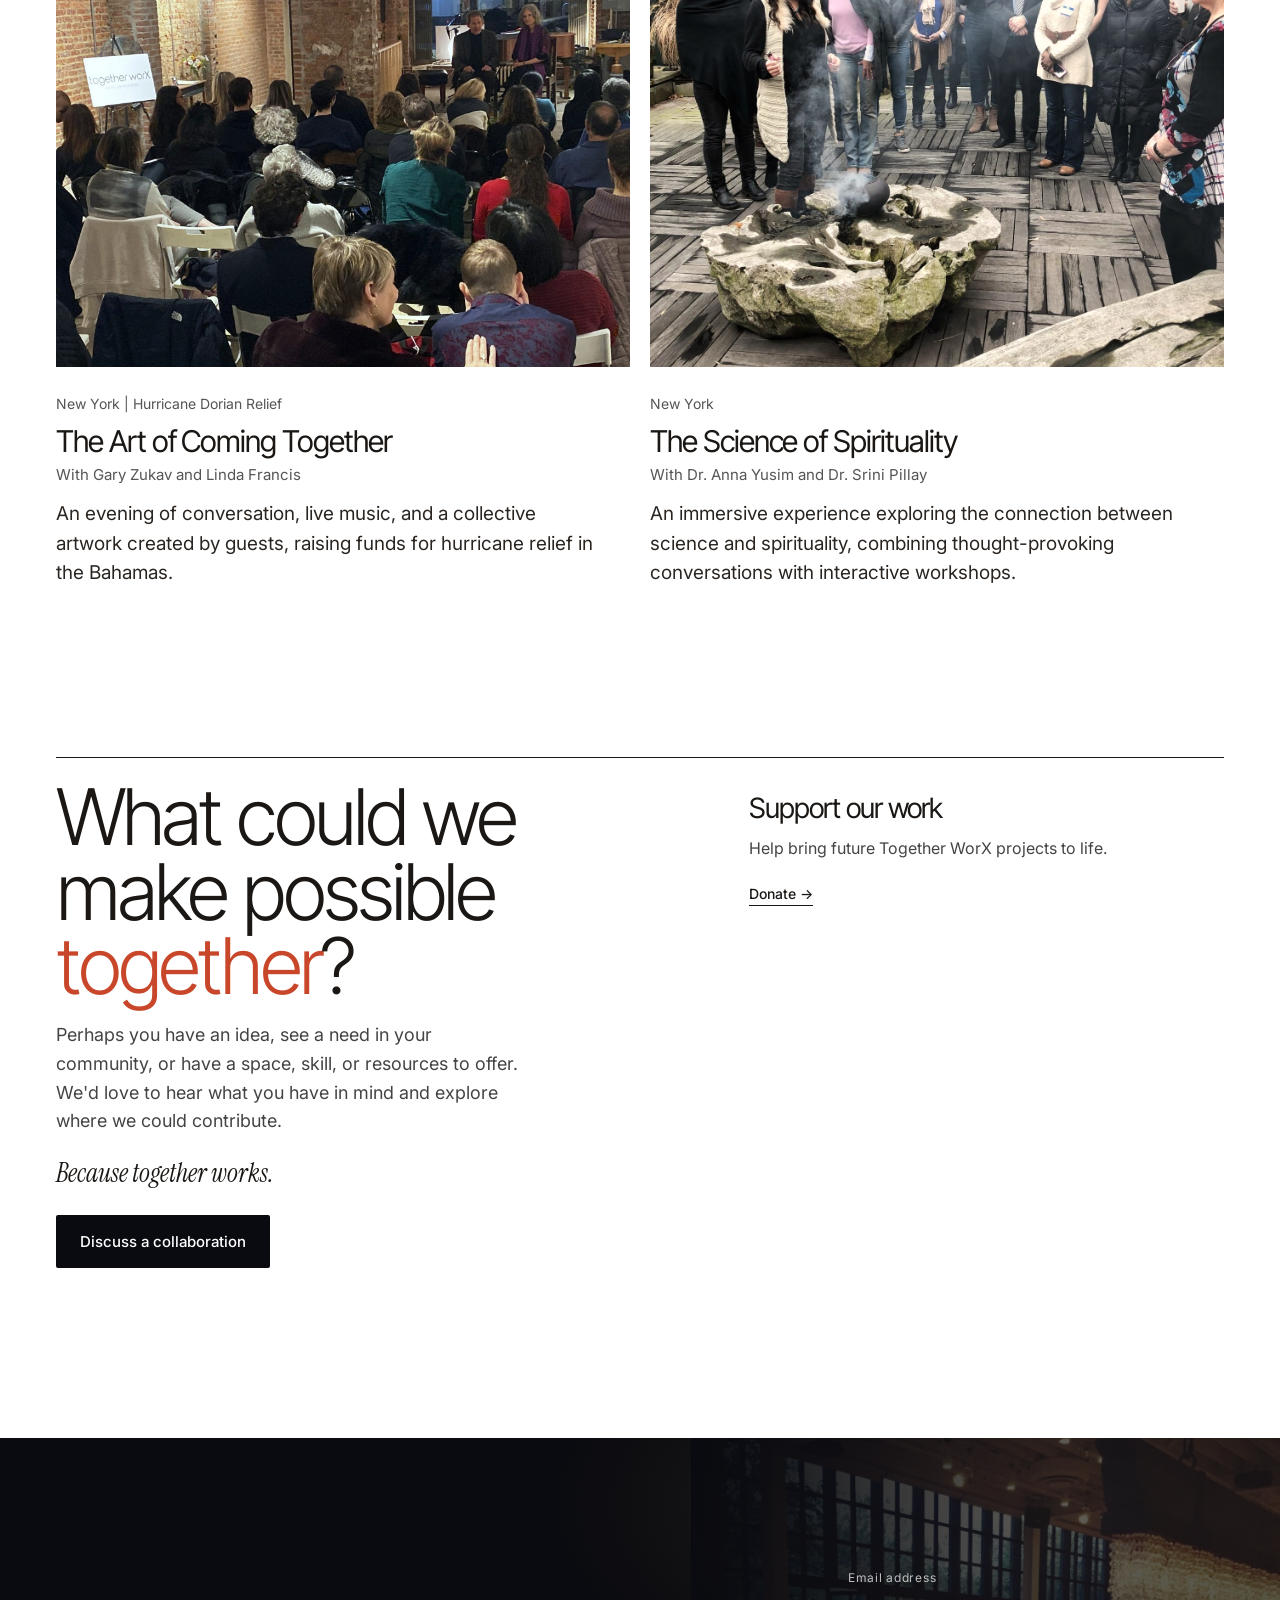
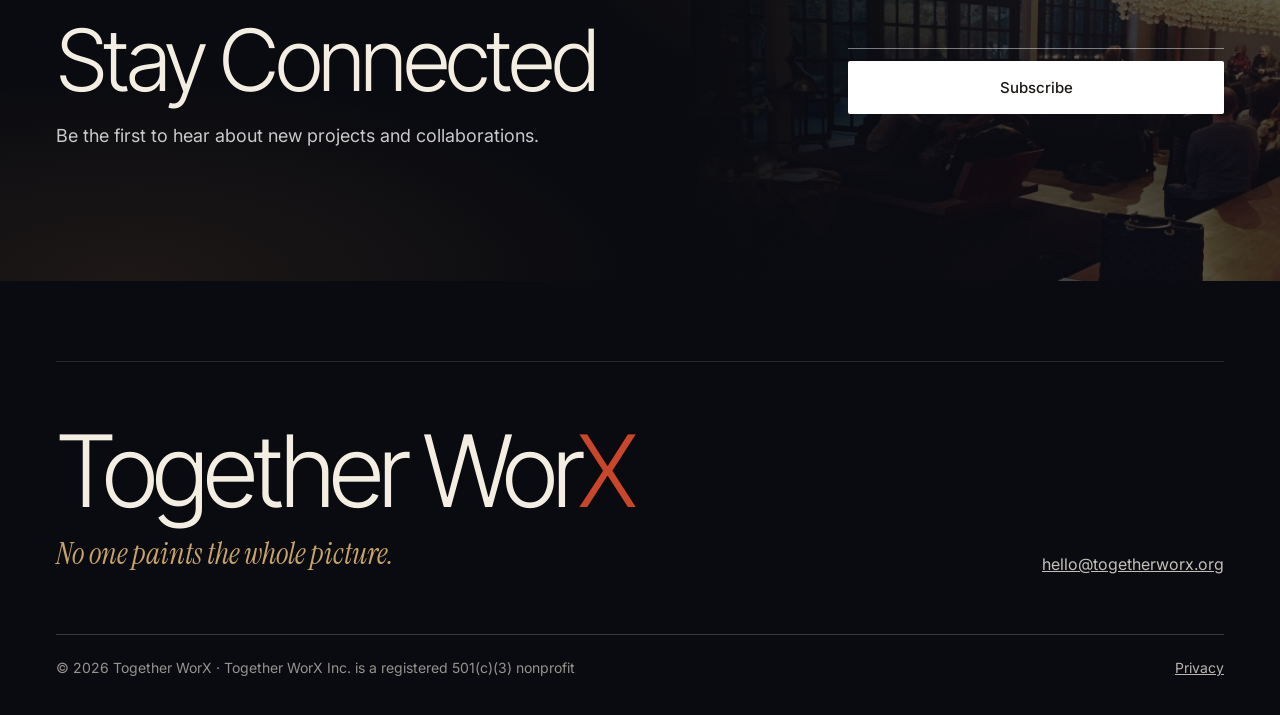
==== commit 7e57bfe5: "Preview: 'See how together works' link and 'Because together works.' line Co-Authored-By: Claude Opu" ====
--- a/index.html
+++ b/index.html
@@ -18,7 +18,7 @@
 <link rel="preconnect" href="https://fonts.gstatic.com" crossorigin>
 <link href="https://fonts.googleapis.com/css2?family=Instrument+Serif:ital@0;1&family=Inter+Tight:wght@300;400;500&family=Inter:wght@400;500;600&display=swap" rel="stylesheet">
 <link rel="stylesheet" href="/assets/site.css">
-<script type="application/ld+json">{"@context": "https://schema.org", "@graph": [{"@type": "NGO", "name": "Together WorX", "legalName": "Together WorX Inc.", "url": "https://togetherworx.org", "email": "hello@togetherworx.org", "nonprofitStatus": "Nonprofit501c3", "slogan": "No one paints the whole picture.", "logo": "https://togetherworx.org/assets/together-worx-logo-dark.png", "@id": "https://togetherworx.org/#org"}, {"@type": "WebSite", "name": "Together WorX", "url": "https://togetherworx.org/", "publisher": {"@id": "https://togetherworx.org/#org"}}]}</script>
+<script type="application/ld+json">{"@context": "https://schema.org", "@graph": [{"@type": "NGO", "name": "Together WorX", "legalName": "Together WorX Inc.", "alternateName": ["Together Works", "TogetherWorX", "Together WorX Inc."], "url": "https://togetherworx.org", "email": "hello@togetherworx.org", "nonprofitStatus": "Nonprofit501c3", "slogan": "No one paints the whole picture.", "logo": "https://togetherworx.org/assets/together-worx-logo-dark.png", "@id": "https://togetherworx.org/#org"}, {"@type": "WebSite", "name": "Together WorX", "url": "https://togetherworx.org/", "publisher": {"@id": "https://togetherworx.org/#org"}}]}</script>
 <script>document.documentElement.classList.remove('no-js')</script>
 </head>
 <body>
@@ -84,7 +84,7 @@
 </section>
 
 <section class="work" id="work" aria-labelledby="work-h">
-  <div class="g12 rule work-head"><h2 id="work-h">Selected Projects</h2><a class="tlink" href="/work/">All projects →</a></div>
+  <div class="g12 rule work-head"><h2 id="work-h">Selected Projects</h2><a class="tlink" href="/work/">See how together works →</a></div>
   <a class="g12 hp-lead card-link rv" href="/work/urban-zen/">
       <div class="frame wipe"><img src="/assets/img/urban-zen-room.jpg" alt="The candlelit room at Urban Zen, with tall windows and a crystal chandelier, full of guests at the first Together WorX event" loading="lazy" width="1600" height="906"></div>
       <div class="proj-text">
@@ -118,7 +118,7 @@
 
 <section class="collab" aria-labelledby="collab-h">
   <div class="g12 rule">
-    <div class="intro"><h2 id="collab-h">What could we make possible <span class="red">together</span>?</h2><p>Perhaps you have an idea, see a need in your community, or have a space, skill, or resources to offer. We'd love to hear what you have in mind and explore where we could contribute.</p><p style="margin-top:26px"><a class="btn btn-dark" href="/contact/?interest=collaborate">Discuss a collaboration</a></p></div>
+    <div class="intro"><h2 id="collab-h">What could we make possible <span class="red">together</span>?</h2><p>Perhaps you have an idea, see a need in your community, or have a space, skill, or resources to offer. We'd love to hear what you have in mind and explore where we could contribute.</p><p class="because">Because together works.</p><p style="margin-top:26px"><a class="btn btn-dark" href="/contact/?interest=collaborate">Discuss a collaboration</a></p></div>
     <div class="path p2"><h3 class="h3">Support our work</h3><p>Help bring future Together WorX projects to life.</p><a class="tlink" href="https://donate.stripe.com/aFacN64Sw7XKcl4etDcEw01">Donate →</a></div>
   </div>
 </section>
--- a/assets/site.css
+++ b/assets/site.css
@@ -526,3 +526,4 @@
 .about-hero .cap{padding:0 var(--pad)}
 @media (max-width:900px){.story-body .text>p:first-child{font-size:26px}}
 .story-body .text p.turn{font-family:var(--serif);font-style:italic;font-weight:400;letter-spacing:0;font-size:32px}
+.collab .intro p.because{font-family:var(--serif);font-style:italic;font-size:26px;line-height:1.2;color:var(--ink);margin-top:22px}
